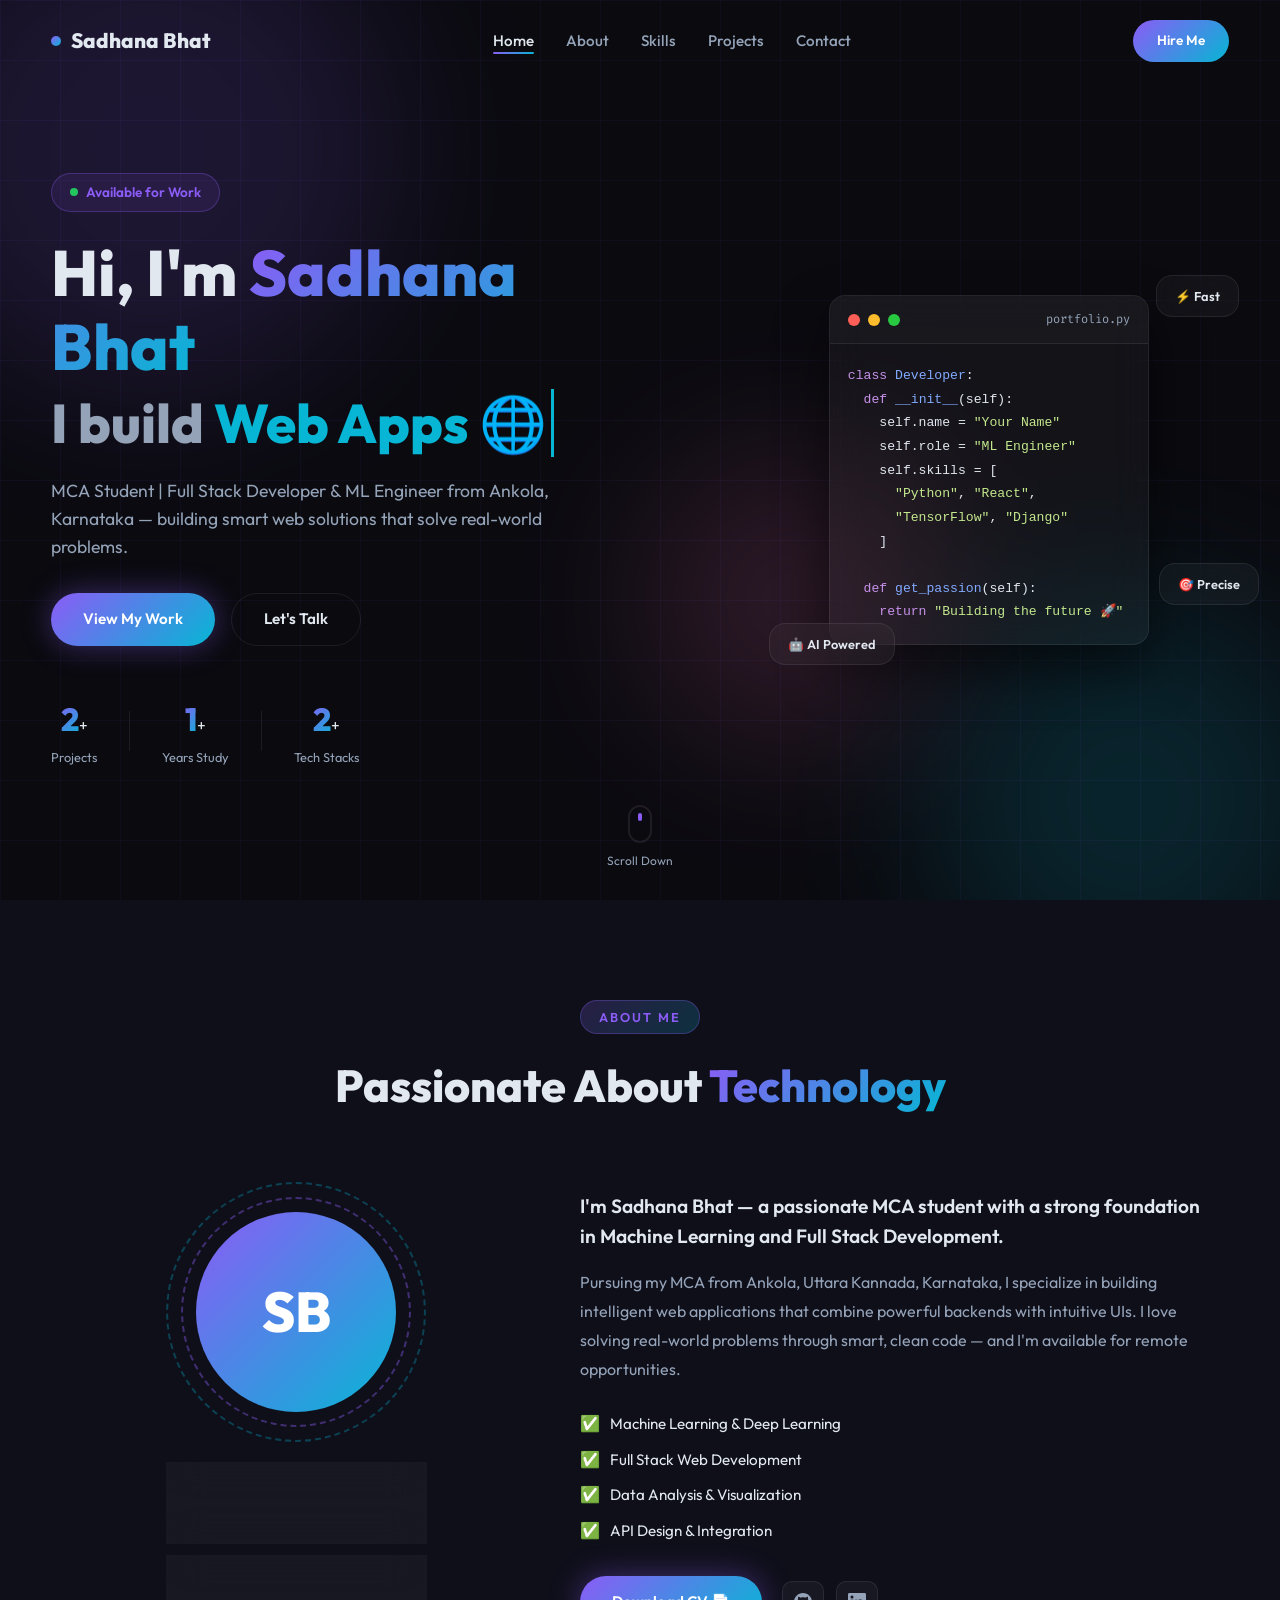
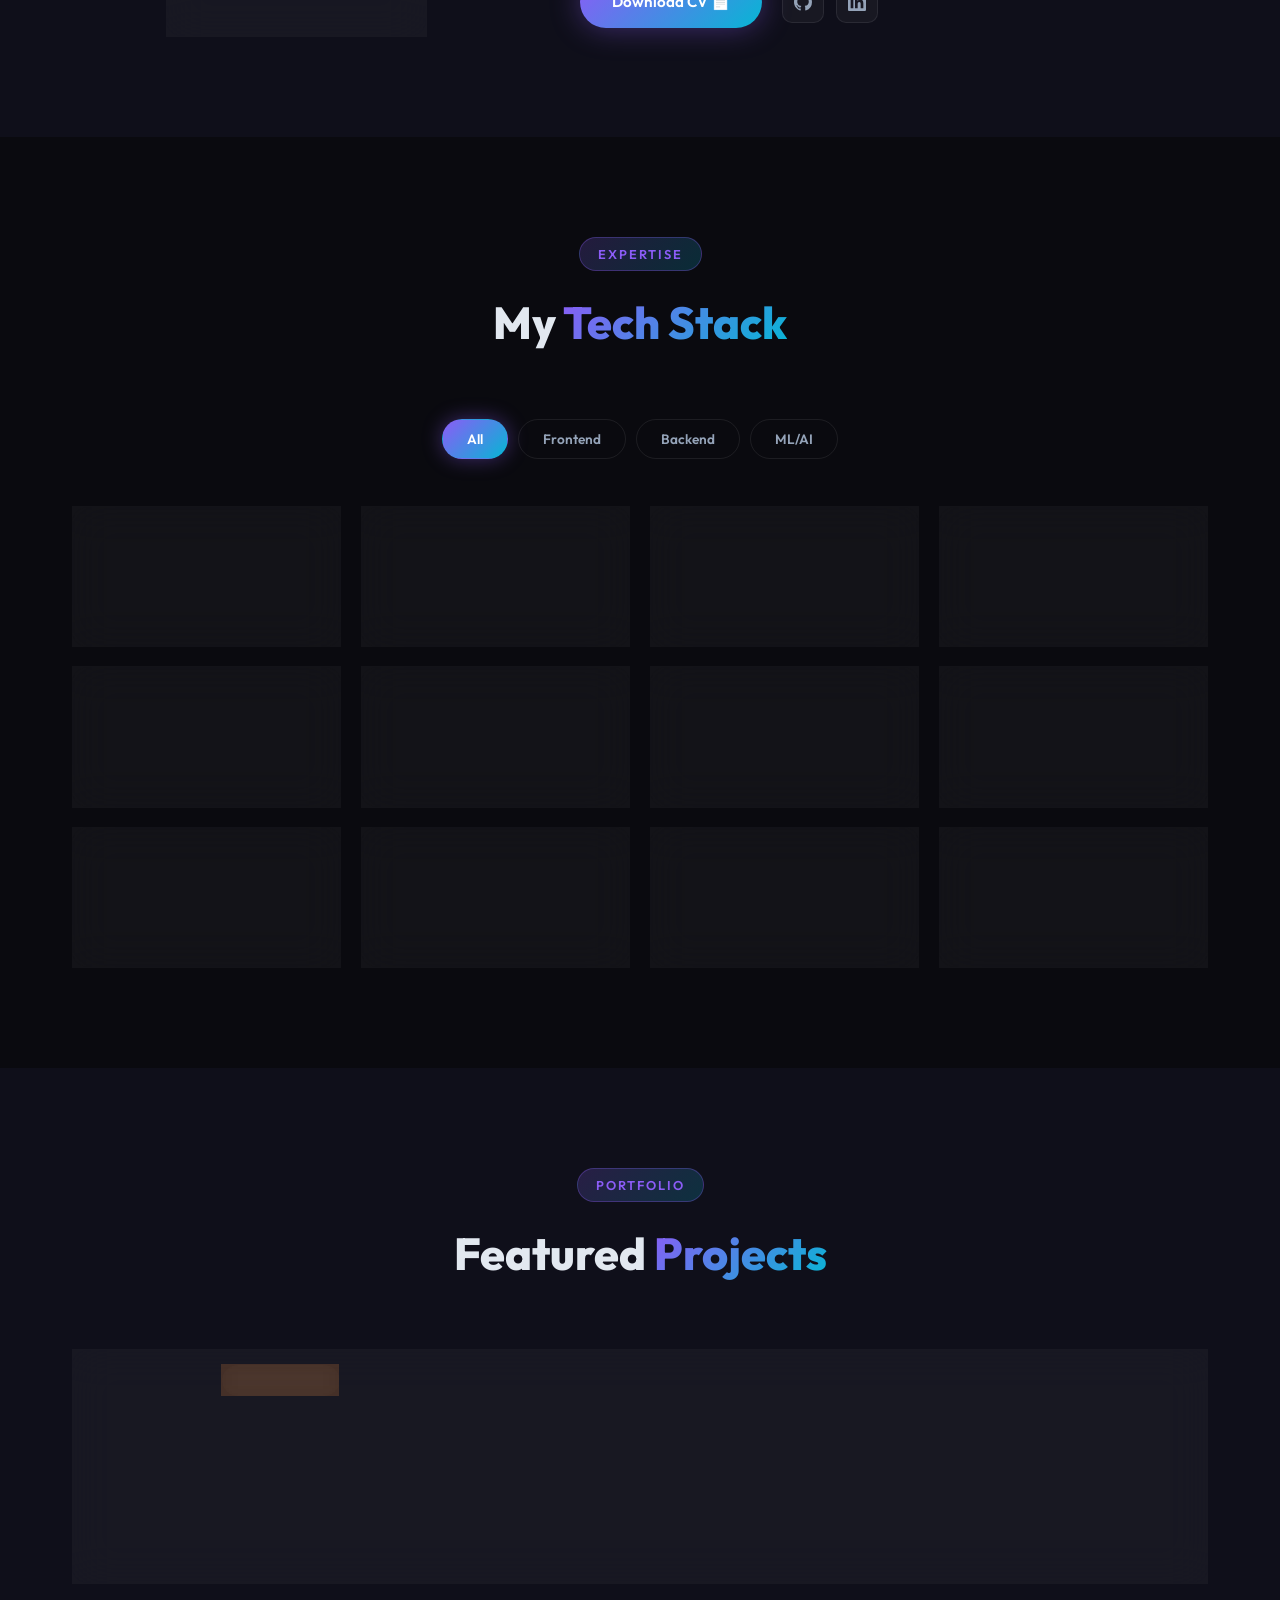
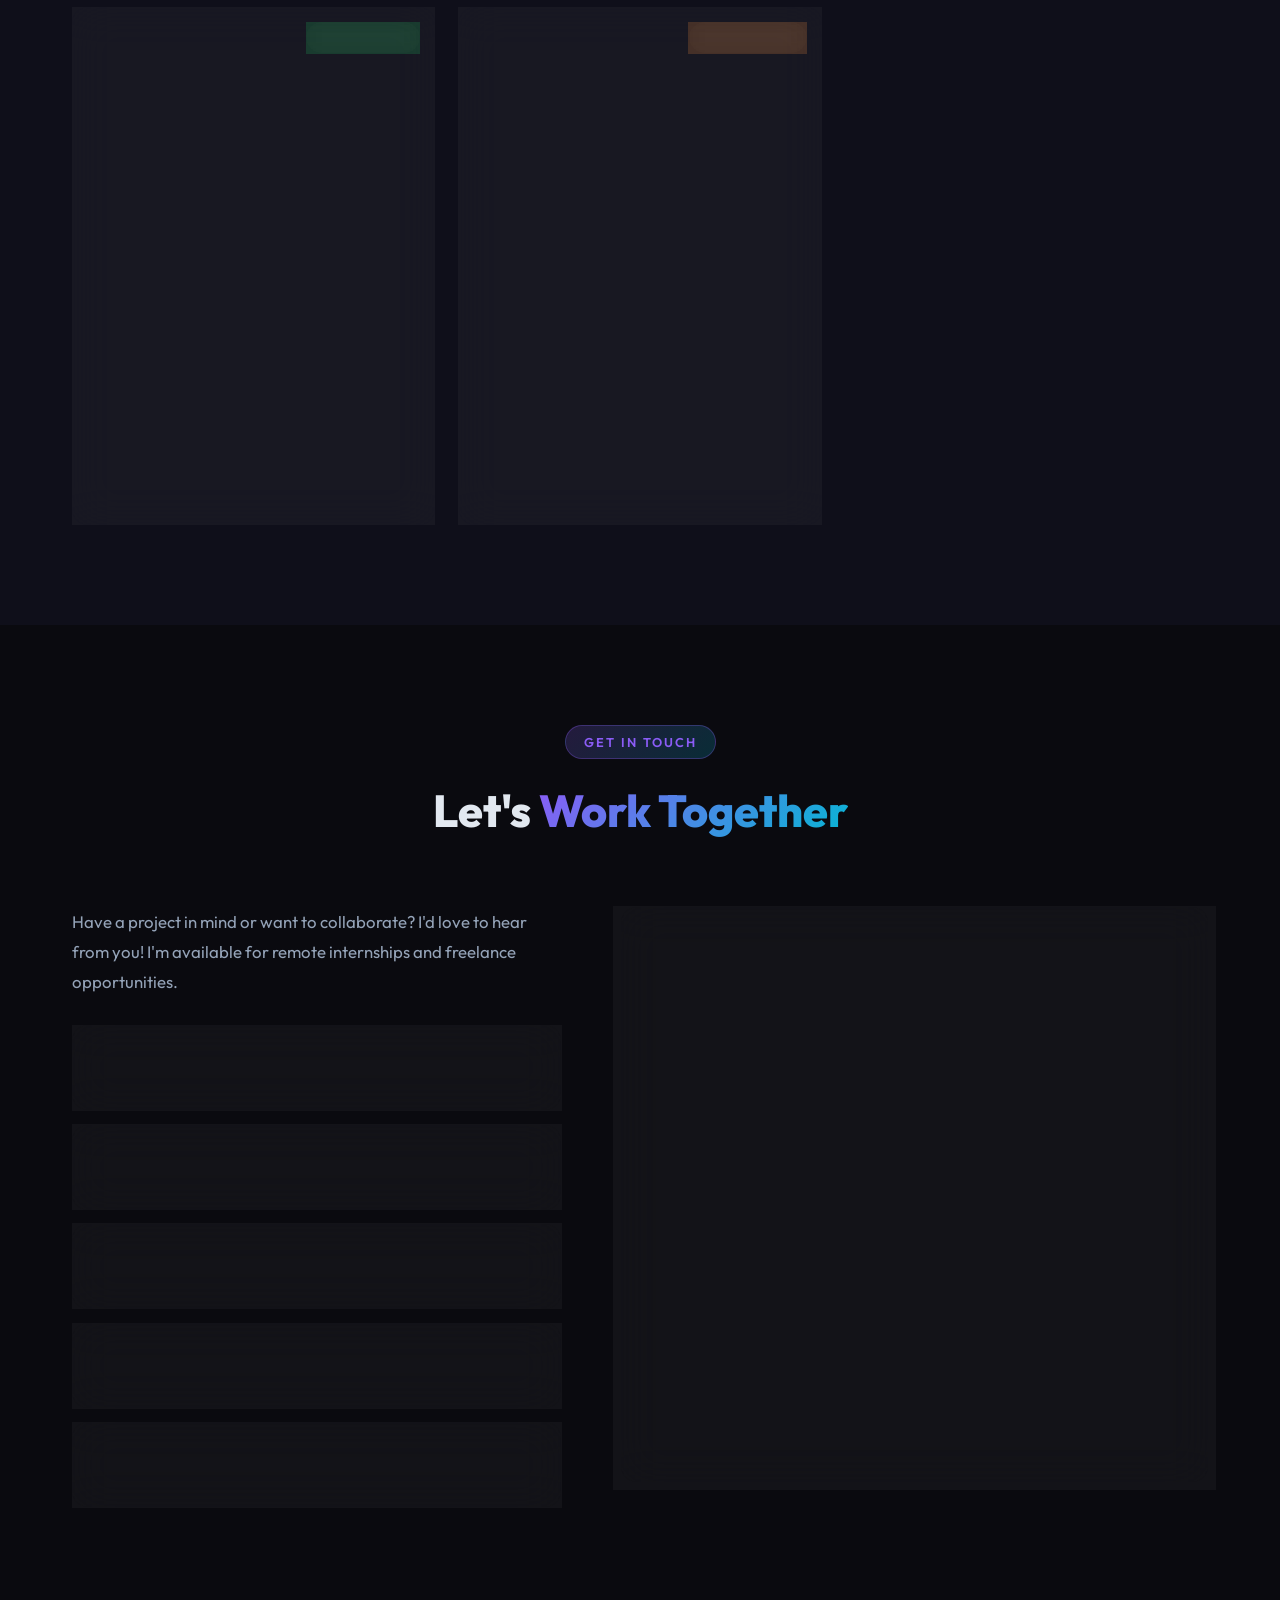
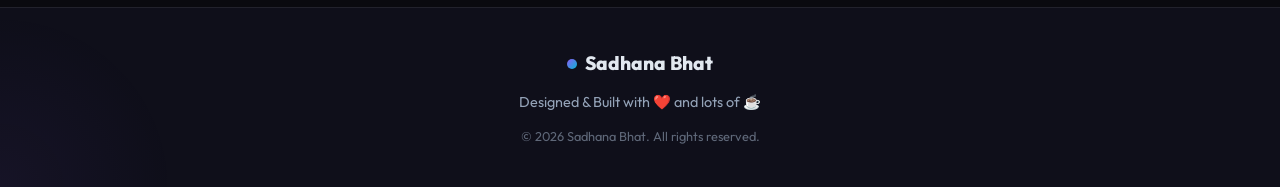
==== index.html @ f1d55260 "Add files via upload" ====
<!DOCTYPE html>
<html lang="en">

<head>
  <meta charset="UTF-8" />
  <meta name="viewport" content="width=device-width, initial-scale=1.0" />
  <meta name="description" content="Professional Portfolio - Full Stack Developer & ML Engineer" />
  <title>Sadhana Bhat | MCA Student & Developer</title>
  <link rel="preconnect" href="https://fonts.googleapis.com" />
  <link
    href="https://fonts.googleapis.com/css2?family=Outfit:wght@300;400;500;600;700;800&family=Fira+Code:wght@400;500&display=swap"
    rel="stylesheet" />
  <link rel="stylesheet" href="style.css" />
</head>

<body>

  <!-- ========== NAVBAR ========== -->
  <nav class="navbar" id="navbar">
    <div class="nav-brand">
      <span class="brand-dot"></span>
      <span>Sadhana Bhat</span>
    </div>
    <ul class="nav-links" id="navLinks">
      <li><a href="#home" class="nav-link active">Home</a></li>
      <li><a href="#about" class="nav-link">About</a></li>
      <li><a href="#skills" class="nav-link">Skills</a></li>
      <li><a href="#projects" class="nav-link">Projects</a></li>
      <li><a href="#contact" class="nav-link">Contact</a></li>
    </ul>
    <a href="#contact" class="btn-hire">Hire Me</a>
    <button class="hamburger" id="hamburger" aria-label="Toggle menu">
      <span></span><span></span><span></span>
    </button>
  </nav>

  <!-- ========== HERO ========== -->
  <section class="hero" id="home">
    <div class="hero-bg">
      <div class="orb orb1"></div>
      <div class="orb orb2"></div>
      <div class="orb orb3"></div>
      <div class="grid-overlay"></div>
    </div>
    <div class="hero-content">
      <div class="hero-badge">
        <span class="badge-dot"></span>
        Available for Work
      </div>
      <h1 class="hero-title">
        Hi, I'm <span class="gradient-text">Sadhana Bhat</span><br />
        <span class="typed-wrapper">I build <span id="typed"></span></span>
      </h1>
      <p class="hero-desc">
        MCA Student | Full Stack Developer & ML Engineer from Ankola, Karnataka — building smart web solutions that
        solve real-world problems.
      </p>
      <div class="hero-cta">
        <a href="#projects" class="btn-primary">View My Work</a>
        <a href="#contact" class="btn-outline">Let's Talk</a>
      </div>
      <div class="hero-stats">
        <div class="stat"><span class="stat-num" data-target="3">0</span>+<p>Projects</p>
        </div>
        <div class="stat-divider"></div>
        <div class="stat"><span class="stat-num" data-target="2">0</span>+<p>Years Study</p>
        </div>
        <div class="stat-divider"></div>
        <div class="stat"><span class="stat-num" data-target="3">0</span>+<p>Tech Stacks</p>
        </div>
      </div>
    </div>
    <div class="hero-visual">
      <div class="code-card glass-card">
        <div class="code-header">
          <span class="dot red"></span><span class="dot yellow"></span><span class="dot green"></span>
          <span class="code-filename">portfolio.py</span>
        </div>
        <pre class="code-body"><code><span class="c-keyword">class</span> <span class="c-name">Developer</span>:
  <span class="c-keyword">def</span> <span class="c-func">__init__</span>(self):
    self.name = <span class="c-str">"Your Name"</span>
    self.role = <span class="c-str">"ML Engineer"</span>
    self.skills = [
      <span class="c-str">"Python"</span>, <span class="c-str">"React"</span>,
      <span class="c-str">"TensorFlow"</span>, <span class="c-str">"Django"</span>
    ]

  <span class="c-keyword">def</span> <span class="c-func">get_passion</span>(self):
    <span class="c-keyword">return</span> <span class="c-str">"Building the future 🚀"</span></code></pre>
      </div>
      <div class="floating-badge badge-a glass-card">⚡ Fast</div>
      <div class="floating-badge badge-b glass-card">🎯 Precise</div>
      <div class="floating-badge badge-c glass-card">🤖 AI Powered</div>
    </div>
    <div class="scroll-indicator">
      <div class="scroll-mouse">
        <div class="scroll-wheel"></div>
      </div>
      <span>Scroll Down</span>
    </div>
  </section>

  <!-- ========== ABOUT ========== -->
  <section class="about section" id="about">
    <div class="container">
      <div class="section-header">
        <span class="section-tag">About Me</span>
        <h2>Passionate About <span class="gradient-text">Technology</span></h2>
      </div>
      <div class="about-grid">
        <div class="about-image-wrapper">
          <div class="about-img-frame">
            <div class="about-avatar">
              <div class="avatar-initials">SB</div>
              <div class="avatar-ring"></div>
              <div class="avatar-ring ring2"></div>
            </div>
          </div>
          <div class="about-cards">
            <div class="mini-card glass-card">
              <span class="mini-icon">🎓</span>
              <div><strong>MCA Student</strong><br /><small>Computer Applications</small></div>
            </div>
            <div class="mini-card glass-card">
              <span class="mini-icon">📍</span>
              <div><strong>Ankola, Uttara Kannada</strong><br /><small>Karnataka, India — Remote</small></div>
            </div>
          </div>
        </div>
        <div class="about-content">
          <p class="about-lead">I'm Sadhana Bhat — a passionate MCA student with a strong foundation in Machine Learning
            and Full Stack Development.</p>
          <p class="about-text">Pursuing my MCA from Ankola, Uttara Kannada, Karnataka, I specialize in building
            intelligent web applications that combine powerful backends with intuitive UIs. I love solving real-world
            problems through smart, clean code — and I'm available for remote opportunities.</p>
          <div class="about-highlights">
            <div class="highlight-item"><span class="hi-icon">✅</span> Machine Learning & Deep Learning</div>
            <div class="highlight-item"><span class="hi-icon">✅</span> Full Stack Web Development</div>
            <div class="highlight-item"><span class="hi-icon">✅</span> Data Analysis & Visualization</div>
            <div class="highlight-item"><span class="hi-icon">✅</span> API Design & Integration</div>
          </div>
          <div class="about-actions">
            <a href="cv.html" target="_blank" class="btn-primary">Download CV 📄</a>
            <div class="social-links">
              <a href="https://github.com/Sadhana0808" target="_blank" class="social-btn" aria-label="GitHub"
                id="github-link">
                <svg viewBox="0 0 24 24" fill="currentColor">
                  <path
                    d="M12 0C5.37 0 0 5.37 0 12c0 5.31 3.435 9.795 8.205 11.385.6.105.825-.255.825-.57 0-.285-.015-1.23-.015-2.235-3.015.555-3.795-.735-4.035-1.41-.135-.345-.72-1.41-1.23-1.695-.42-.225-1.02-.78-.015-.795.945-.015 1.62.87 1.845 1.23 1.08 1.815 2.805 1.305 3.495.99.105-.78.42-1.305.765-1.605-2.67-.3-5.46-1.335-5.46-5.925 0-1.305.465-2.385 1.23-3.225-.12-.3-.54-1.53.12-3.18 0 0 1.005-.315 3.3 1.23.96-.27 1.98-.405 3-.405s2.04.135 3 .405c2.295-1.56 3.3-1.23 3.3-1.23.66 1.65.24 2.88.12 3.18.765.84 1.23 1.905 1.23 3.225 0 4.605-2.805 5.625-5.475 5.925.435.375.81 1.095.81 2.22 0 1.605-.015 2.895-.015 3.3 0 .315.225.69.825.57A12.02 12.02 0 0 0 24 12c0-6.63-5.37-12-12-12z" />
                </svg>
              </a>
              <a href="https://www.linkedin.com/in/sadhana-bhat-32a49334b" target="_blank" class="social-btn" aria-label="LinkedIn"
                id="linkedin-link">
                <svg viewBox="0 0 24 24" fill="currentColor">
                  <path
                    d="M20.447 20.452h-3.554v-5.569c0-1.328-.027-3.037-1.852-3.037-1.853 0-2.136 1.445-2.136 2.939v5.667H9.351V9h3.414v1.561h.046c.477-.9 1.637-1.85 3.37-1.85 3.601 0 4.267 2.37 4.267 5.455v6.286zM5.337 7.433a2.062 2.062 0 0 1-2.063-2.065 2.064 2.064 0 1 1 2.063 2.065zm1.782 13.019H3.555V9h3.564v11.452zM22.225 0H1.771C.792 0 0 .774 0 1.729v20.542C0 23.227.792 24 1.771 24h20.451C23.2 24 24 23.227 24 22.271V1.729C24 .774 23.2 0 22.222 0h.003z" />
                </svg>
              </a>
            </div>
          </div>
        </div>
      </div>
    </div>
  </section>

  <!-- ========== SKILLS ========== -->
  <section class="skills section" id="skills">
    <div class="container">
      <div class="section-header">
        <span class="section-tag">Expertise</span>
        <h2>My <span class="gradient-text">Tech Stack</span></h2>
      </div>
      <div class="skills-tabs">
        <button class="tab-btn active" data-tab="all">All</button>
        <button class="tab-btn" data-tab="frontend">Frontend</button>
        <button class="tab-btn" data-tab="backend">Backend</button>
        <button class="tab-btn" data-tab="ml">ML/AI</button>
      </div>
      <div class="skills-grid" id="skillsGrid">
        <div class="skill-card glass-card" data-category="frontend">
          <div class="skill-icon" style="background:linear-gradient(135deg,#e34c26,#f06529)">🌐</div>
          <span>HTML5</span>
          <div class="skill-bar">
            <div class="skill-fill" data-pct="95"></div>
          </div>
        </div>
        <div class="skill-card glass-card" data-category="frontend">
          <div class="skill-icon" style="background:linear-gradient(135deg,#264de4,#2965f1)">🎨</div>
          <span>CSS3</span>
          <div class="skill-bar">
            <div class="skill-fill" data-pct="90"></div>
          </div>
        </div>
        <div class="skill-card glass-card" data-category="frontend">
          <div class="skill-icon" style="background:linear-gradient(135deg,#f7df1e,#e6c000)">⚡</div>
          <span>JavaScript</span>
          <div class="skill-bar">
            <div class="skill-fill" data-pct="85"></div>
          </div>
        </div>
        <div class="skill-card glass-card" data-category="frontend">
          <div class="skill-icon" style="background:linear-gradient(135deg,#61dafb,#087ea4)">⚛</div>
          <span>React</span>
          <div class="skill-bar">
            <div class="skill-fill" data-pct="80"></div>
          </div>
        </div>
        <div class="skill-card glass-card" data-category="backend">
          <div class="skill-icon" style="background:linear-gradient(135deg,#3776ab,#ffd343)">🐍</div>
          <span>Python</span>
          <div class="skill-bar">
            <div class="skill-fill" data-pct="92"></div>
          </div>
        </div>
        <div class="skill-card glass-card" data-category="backend">
          <div class="skill-icon" style="background:linear-gradient(135deg,#092e20,#44b78b)">🦄</div>
          <span>Django</span>
          <div class="skill-bar">
            <div class="skill-fill" data-pct="85"></div>
          </div>
        </div>
        <div class="skill-card glass-card" data-category="backend">
          <div class="skill-icon" style="background:linear-gradient(135deg,#4479a1,#00758f)">🗄</div>
          <span>MySQL</span>
          <div class="skill-bar">
            <div class="skill-fill" data-pct="80"></div>
          </div>
        </div>
        <div class="skill-card glass-card" data-category="ml">
          <div class="skill-icon" style="background:linear-gradient(135deg,#ff6f00,#ffa000)">🧠</div>
          <span>TensorFlow</span>
          <div class="skill-bar">
            <div class="skill-fill" data-pct="78"></div>
          </div>
        </div>
        <div class="skill-card glass-card" data-category="ml">
          <div class="skill-icon" style="background:linear-gradient(135deg,#ee4c2c,#f55036)">🔥</div>
          <span>PyTorch</span>
          <div class="skill-bar">
            <div class="skill-fill" data-pct="72"></div>
          </div>
        </div>
        <div class="skill-card glass-card" data-category="ml">
          <div class="skill-icon" style="background:linear-gradient(135deg,#f7931e,#ffb347)">📊</div>
          <span>Scikit-Learn</span>
          <div class="skill-bar">
            <div class="skill-fill" data-pct="88"></div>
          </div>
        </div>
        <div class="skill-card glass-card" data-category="ml">
          <div class="skill-icon" style="background:linear-gradient(135deg,#150458,#9b4dca)">🔢</div>
          <span>Pandas/NumPy</span>
          <div class="skill-bar">
            <div class="skill-fill" data-pct="90"></div>
          </div>
        </div>
        <div class="skill-card glass-card" data-category="backend">
          <div class="skill-icon" style="background:linear-gradient(135deg,#f05032,#c0392b)">🔧</div>
          <span>Git</span>
          <div class="skill-bar">
            <div class="skill-fill" data-pct="82"></div>
          </div>
        </div>
      </div>
    </div>
  </section>

  <!-- ========== PROJECTS ========== -->
  <section class="projects section" id="projects">
    <div class="container">
      <div class="section-header">
        <span class="section-tag">Portfolio</span>
        <h2>Featured <span class="gradient-text">Projects</span></h2>
      </div>
      <div class="projects-grid">

        <div class="project-card glass-card featured">
          <div class="project-img" style="background:linear-gradient(135deg,#667eea,#764ba2)">
            <span class="project-emoji">🏥</span>
            <span class="status-badge in-progress">🔧 In Progress</span>
          </div>
          <div class="project-info">
            <div class="project-tags">
              <span class="tag">Python</span><span class="tag">Machine Learning</span><span
                class="tag">Django</span><span class="tag">Scikit-Learn</span>
            </div>
            <h3>Disease Identification & Medicine Recommendation</h3>
            <p>AI-powered disease prediction system using symptom analysis. Users input symptoms and the ML model
              predicts the disease and recommends appropriate medicines. Built with Python, Scikit-Learn, and Django
              REST API.</p>
            <div class="project-links">
              <a href="https://github.com/Sadhana0808" target="_blank" class="btn-sm">GitHub</a>
            </div>
          </div>
        </div>

        <div class="project-card glass-card">
          <div class="project-img" style="background:linear-gradient(135deg,#f093fb,#f5576c)">
            <span class="project-emoji">🛋️</span>
            <span class="status-badge completed">✅ Completed</span>
          </div>
          <div class="project-info">
            <div class="project-tags">
              <span class="tag">PHP</span><span class="tag">MySQL</span><span class="tag">HTML/CSS</span>
            </div>
            <h3>Furniture E-Commerce Website</h3>
            <p>A fully functional e-commerce platform for furniture products built using PHP and MySQL. Features product
              listing, shopping cart, order management, and a secure admin panel.</p>
            <div class="project-links">
              <a href="https://github.com/Sadhana0808" target="_blank" class="btn-sm">View Project</a>
              <a href="https://github.com/Sadhana0808" target="_blank" class="btn-sm-outline">GitHub</a>
            </div>
          </div>
        </div>

        <div class="project-card glass-card">
          <div class="project-img" style="background:linear-gradient(135deg,#43e97b,#38f9d7)">
            <span class="project-emoji">🪪</span>
            <span class="status-badge in-progress">🔧 In Progress</span>
          </div>
          <div class="project-info">
            <div class="project-tags">
              <span class="tag">Full Stack</span><span class="tag">Django</span><span class="tag">MySQL</span>
            </div>
            <h3>Smart Ration Card Management System</h3>
            <p>A full stack web application for digitizing ration card management. Enables beneficiary registration,
              stock monitoring, and grain distribution tracking with a secure admin dashboard.</p>
            <div class="project-links">
              <a href="https://github.com/Sadhana0808" target="_blank" class="btn-sm">GitHub</a>
            </div>
          </div>
        </div>

      </div>
    </div>
  </section>

  <!-- ========== CONTACT ========== -->
  <section class="contact section" id="contact">
    <div class="container">
      <div class="section-header">
        <span class="section-tag">Get In Touch</span>
        <h2>Let's <span class="gradient-text">Work Together</span></h2>
      </div>
      <div class="contact-grid">
        <div class="contact-info">
          <p class="contact-lead">Have a project in mind or want to collaborate? I'd love to hear from you! I'm
            available for remote internships and freelance opportunities.</p>
          <div class="contact-items">
            <div class="contact-item glass-card">
              <span class="ci-icon">📧</span>
              <div><strong>Email</strong><br /><a href="mailto:bhatsadhana85@gmail.com">bhatsadhana85@gmail.com</a>
              </div>
            </div>
            <div class="contact-item glass-card">
              <span class="ci-icon">📞</span>
              <div><strong>Phone</strong><br /><a href="tel:+917204041374">+91 7204041374</a></div>
            </div>
            <div class="contact-item glass-card">
              <span class="ci-icon">💼</span>
              <div><strong>LinkedIn</strong><br /><a href="https://www.linkedin.com/in/sadhana-bhat-32a49334b"
                  target="_blank">linkedin.com/in/sadhana-bhat</a></div>
            </div>
            <div class="contact-item glass-card">
              <span class="ci-icon">🐙</span>
              <div><strong>GitHub</strong><br /><a href="https://github.com/Sadhana0808"
                  target="_blank">github.com/Sadhana0808</a></div>
            </div>
            <div class="contact-item glass-card">
              <span class="ci-icon">📍</span>
              <div><strong>Location</strong><br /><span>Ankola, Uttara Kannada, Karnataka</span></div>
            </div>
          </div>
        </div>
        <form class="contact-form glass-card" id="contactForm">
          <div class="form-group">
            <label for="name">Your Name</label>
            <input type="text" id="name" placeholder="John Doe" required />
          </div>
          <div class="form-group">
            <label for="email">Email Address</label>
            <input type="email" id="email" placeholder="john@example.com" required />
          </div>
          <div class="form-group">
            <label for="subject">Subject</label>
            <input type="text" id="subject" placeholder="Project Collaboration" />
          </div>
          <div class="form-group">
            <label for="message">Message</label>
            <textarea id="message" rows="5" placeholder="Tell me about your project..." required></textarea>
          </div>
          <button type="submit" class="btn-primary full-width" id="submitBtn">Send Message 🚀</button>
          <div class="form-success" id="formSuccess">✅ Message sent! I'll get back to you soon.</div>
        </form>
      </div>
    </div>
  </section>

  <!-- ========== FOOTER ========== -->
  <footer class="footer">
    <div class="container">
      <div class="footer-content">
        <div class="footer-brand">
          <span class="brand-dot"></span> Sadhana Bhat
        </div>
        <p class="footer-text">Designed & Built with ❤️ and lots of ☕</p>
        <p class="footer-copy">© 2026 Sadhana Bhat. All rights reserved.</p>
      </div>
    </div>
  </footer>

  <!-- Back to Top -->
  <button class="back-top" id="backTop" aria-label="Back to top">↑</button>

  <script src="script.js"></script>
</body>

</html>
---- style.css ----
/* ===== RESET & VARIABLES ===== */
*, *::before, *::after { margin: 0; padding: 0; box-sizing: border-box; }

:root {
  --primary: #8b5cf6;
  --primary-dark: #6d28d9;
  --accent: #06b6d4;
  --accent2: #f472b6;
  --bg: #0a0a0f;
  --bg2: #0f0f1a;
  --bg3: #16162a;
  --glass: rgba(255,255,255,0.04);
  --glass-border: rgba(255,255,255,0.08);
  --text: #e2e8f0;
  --text-muted: #94a3b8;
  --gradient: linear-gradient(135deg, var(--primary), var(--accent));
  --gradient2: linear-gradient(135deg, var(--primary), var(--accent2));
  --shadow: 0 25px 50px rgba(0,0,0,0.5);
  --radius: 16px;
  --transition: all 0.3s cubic-bezier(0.4,0,0.2,1);
}

html { scroll-behavior: smooth; }

body {
  font-family: 'Outfit', sans-serif;
  background: var(--bg);
  color: var(--text);
  overflow-x: hidden;
  line-height: 1.6;
}

::-webkit-scrollbar { width: 6px; }
::-webkit-scrollbar-track { background: var(--bg); }
::-webkit-scrollbar-thumb { background: var(--primary); border-radius: 3px; }

/* ===== UTILITIES ===== */
.container { max-width: 1200px; margin: 0 auto; padding: 0 2rem; }
.section { padding: 100px 0; }
.gradient-text {
  background: var(--gradient);
  -webkit-background-clip: text;
  -webkit-text-fill-color: transparent;
  background-clip: text;
}
.glass-card {
  background: var(--glass);
  border: 1px solid var(--glass-border);
  backdrop-filter: blur(20px);
  -webkit-backdrop-filter: blur(20px);
  border-radius: var(--radius);
}
.section-header { text-align: center; margin-bottom: 60px; }
.section-tag {
  display: inline-block;
  background: linear-gradient(135deg, rgba(139,92,246,0.2), rgba(6,182,212,0.2));
  border: 1px solid rgba(139,92,246,0.3);
  color: var(--primary);
  font-size: 0.8rem;
  font-weight: 600;
  letter-spacing: 2px;
  text-transform: uppercase;
  padding: 6px 18px;
  border-radius: 50px;
  margin-bottom: 16px;
}
.section-header h2 { font-size: clamp(2rem, 4vw, 2.8rem); font-weight: 800; }

/* ===== BUTTONS ===== */
.btn-primary {
  display: inline-flex; align-items: center; gap: 8px;
  background: var(--gradient);
  color: #fff;
  padding: 14px 32px;
  border-radius: 50px;
  font-weight: 600;
  font-size: 0.95rem;
  text-decoration: none;
  border: none; cursor: pointer;
  transition: var(--transition);
  box-shadow: 0 0 30px rgba(139,92,246,0.4);
}
.btn-primary:hover { transform: translateY(-3px); box-shadow: 0 0 50px rgba(139,92,246,0.6); }
.btn-outline {
  display: inline-flex; align-items: center;
  background: transparent;
  color: var(--text);
  padding: 13px 32px;
  border-radius: 50px;
  font-weight: 600;
  font-size: 0.95rem;
  text-decoration: none;
  border: 1px solid var(--glass-border);
  transition: var(--transition);
}
.btn-outline:hover { border-color: var(--primary); color: var(--primary); background: rgba(139,92,246,0.1); }
.btn-hire {
  display: inline-block;
  background: var(--gradient);
  color: #fff;
  padding: 10px 24px;
  border-radius: 50px;
  font-weight: 600;
  font-size: 0.85rem;
  text-decoration: none;
  transition: var(--transition);
}
.btn-hire:hover { transform: translateY(-2px); box-shadow: 0 0 25px rgba(139,92,246,0.5); }
.btn-sm {
  display: inline-block;
  background: var(--gradient);
  color: #fff;
  padding: 8px 20px;
  border-radius: 50px;
  font-size: 0.8rem;
  font-weight: 600;
  text-decoration: none;
  transition: var(--transition);
}
.btn-sm:hover { transform: translateY(-2px); }
.btn-sm-outline {
  display: inline-block;
  background: transparent;
  color: var(--text-muted);
  padding: 7px 20px;
  border-radius: 50px;
  font-size: 0.8rem;
  font-weight: 600;
  text-decoration: none;
  border: 1px solid var(--glass-border);
  transition: var(--transition);
}
.btn-sm-outline:hover { border-color: var(--primary); color: var(--primary); }
.full-width { width: 100%; justify-content: center; }

/* ===== NAVBAR ===== */
.navbar {
  position: fixed; top: 0; left: 0; right: 0; z-index: 1000;
  display: flex; align-items: center; justify-content: space-between;
  padding: 20px 4%;
  transition: var(--transition);
}
.navbar.scrolled {
  background: rgba(10,10,15,0.9);
  backdrop-filter: blur(20px);
  padding: 14px 4%;
  border-bottom: 1px solid var(--glass-border);
}
.nav-brand {
  display: flex; align-items: center; gap: 10px;
  font-size: 1.3rem; font-weight: 800; color: var(--text);
}
.brand-dot {
  width: 10px; height: 10px;
  background: var(--gradient);
  border-radius: 50%;
  display: inline-block;
  animation: pulse-dot 2s infinite;
}
@keyframes pulse-dot {
  0%,100% { box-shadow: 0 0 0 0 rgba(139,92,246,0.6); }
  50% { box-shadow: 0 0 0 8px rgba(139,92,246,0); }
}
.nav-links {
  display: flex; align-items: center; gap: 2rem;
  list-style: none;
}
.nav-link {
  color: var(--text-muted); text-decoration: none;
  font-weight: 500; font-size: 0.95rem;
  transition: var(--transition); position: relative; padding-bottom: 4px;
}
.nav-link::after {
  content: ''; position: absolute; bottom: 0; left: 0;
  width: 0; height: 2px;
  background: var(--gradient);
  border-radius: 2px; transition: var(--transition);
}
.nav-link:hover, .nav-link.active { color: var(--text); }
.nav-link:hover::after, .nav-link.active::after { width: 100%; }
.hamburger { display: none; flex-direction: column; gap: 5px; background: none; border: none; cursor: pointer; }
.hamburger span { display: block; width: 24px; height: 2px; background: var(--text); border-radius: 2px; transition: var(--transition); }

/* ===== HERO ===== */
.hero {
  min-height: 100vh;
  display: flex; align-items: center; justify-content: space-between;
  padding: 120px 4% 80px;
  position: relative; overflow: hidden; gap: 4rem;
}
.hero-bg { position: absolute; inset: 0; z-index: 0; }
.orb {
  position: absolute; border-radius: 50%;
  filter: blur(80px); opacity: 0.15;
  animation: float 8s ease-in-out infinite;
}
.orb1 { width: 500px; height: 500px; background: var(--primary); top: -100px; left: -100px; }
.orb2 { width: 400px; height: 400px; background: var(--accent); bottom: -100px; right: -50px; animation-delay: -3s; }
.orb3 { width: 300px; height: 300px; background: var(--accent2); top: 50%; left: 50%; animation-delay: -5s; }
@keyframes float {
  0%,100% { transform: translate(0,0) scale(1); }
  33% { transform: translate(30px,-20px) scale(1.05); }
  66% { transform: translate(-20px,30px) scale(0.95); }
}
.grid-overlay {
  position: absolute; inset: 0;
  background-image: linear-gradient(rgba(139,92,246,0.05) 1px, transparent 1px),
    linear-gradient(90deg, rgba(139,92,246,0.05) 1px, transparent 1px);
  background-size: 60px 60px;
}
.hero-content { position: relative; z-index: 1; flex: 1; max-width: 600px; }
.hero-badge {
  display: inline-flex; align-items: center; gap: 8px;
  background: rgba(139,92,246,0.1);
  border: 1px solid rgba(139,92,246,0.3);
  color: var(--primary);
  padding: 8px 18px; border-radius: 50px;
  font-size: 0.85rem; font-weight: 600;
  margin-bottom: 24px;
  animation: fadeInDown 0.8s ease;
}
.badge-dot {
  width: 8px; height: 8px; border-radius: 50%;
  background: #22c55e;
  animation: blink 1.5s infinite;
}
@keyframes blink { 0%,100%{opacity:1}50%{opacity:0.3} }
.hero-title {
  font-size: clamp(2.5rem, 6vw, 4rem);
  font-weight: 800; line-height: 1.15;
  margin-bottom: 20px;
  animation: fadeInDown 0.8s ease 0.1s both;
}
.typed-wrapper { font-size: 0.85em; color: var(--text-muted); }
#typed {
  color: var(--accent);
  border-right: 3px solid var(--accent);
  padding-right: 4px;
  animation: blink-cursor 0.75s step-end infinite;
}
@keyframes blink-cursor { 50% { border-color: transparent; } }
.hero-desc {
  color: var(--text-muted); font-size: 1.1rem;
  margin-bottom: 32px; max-width: 520px;
  animation: fadeInDown 0.8s ease 0.2s both;
}
.hero-cta {
  display: flex; gap: 16px; flex-wrap: wrap;
  margin-bottom: 48px;
  animation: fadeInDown 0.8s ease 0.3s both;
}
.hero-stats {
  display: flex; align-items: center; gap: 32px;
  animation: fadeInDown 0.8s ease 0.4s both;
}
.stat { text-align: center; }
.stat-num { font-size: 2rem; font-weight: 800; background: var(--gradient); -webkit-background-clip: text; -webkit-text-fill-color: transparent; background-clip: text; }
.stat p { font-size: 0.8rem; color: var(--text-muted); margin-top: 2px; }
.stat-divider { width: 1px; height: 40px; background: var(--glass-border); }
.hero-visual {
  position: relative; z-index: 1; flex: 1;
  max-width: 480px; display: flex; justify-content: center;
  animation: fadeInRight 1s ease 0.3s both;
}
.code-card {
  padding: 0; overflow: hidden;
  box-shadow: var(--shadow);
  font-family: 'Fira Code', monospace;
  min-width: 320px;
}
.code-header {
  display: flex; align-items: center; gap: 8px;
  padding: 14px 18px;
  border-bottom: 1px solid var(--glass-border);
  background: rgba(255,255,255,0.02);
}
.dot { width: 12px; height: 12px; border-radius: 50%; }
.dot.red { background: #ff5f57; }
.dot.yellow { background: #ffbd2e; }
.dot.green { background: #28c840; }
.code-filename { margin-left: auto; font-size: 0.75rem; color: var(--text-muted); }
.code-body { padding: 20px 18px; font-size: 0.82rem; line-height: 1.8; }
.c-keyword { color: #c792ea; }
.c-name { color: #82aaff; }
.c-func { color: #82aaff; }
.c-str { color: #c3e88d; }
.floating-badge {
  position: absolute;
  padding: 10px 18px;
  font-size: 0.8rem; font-weight: 600;
  white-space: nowrap;
  animation: float-badge 4s ease-in-out infinite;
}
.badge-a { top: -20px; right: -10px; animation-delay: 0s; }
.badge-b { bottom: 40px; right: -30px; animation-delay: -1.5s; }
.badge-c { bottom: -20px; left: 20px; animation-delay: -3s; }
@keyframes float-badge {
  0%,100% { transform: translateY(0); }
  50% { transform: translateY(-10px); }
}
.scroll-indicator {
  position: absolute; bottom: 30px; left: 50%;
  transform: translateX(-50%);
  display: flex; flex-direction: column; align-items: center; gap: 8px;
  color: var(--text-muted); font-size: 0.75rem;
  animation: fadeIn 2s ease 1s both;
}
.scroll-mouse {
  width: 24px; height: 38px;
  border: 2px solid var(--glass-border);
  border-radius: 12px;
  display: flex; justify-content: center; padding-top: 6px;
}
.scroll-wheel {
  width: 4px; height: 8px;
  background: var(--primary);
  border-radius: 2px;
  animation: scroll-down 1.5s ease infinite;
}
@keyframes scroll-down {
  0% { transform: translateY(0); opacity: 1; }
  100% { transform: translateY(10px); opacity: 0; }
}

/* ===== ABOUT ===== */
.about { background: var(--bg2); }
.about-grid { display: grid; grid-template-columns: 1fr 1.4fr; gap: 60px; align-items: center; }
.about-image-wrapper { display: flex; flex-direction: column; align-items: center; gap: 20px; }
.about-img-frame {
  position: relative;
  width: 260px; height: 260px;
  display: flex; align-items: center; justify-content: center;
}
.about-avatar {
  width: 200px; height: 200px;
  border-radius: 50%;
  background: var(--gradient);
  display: flex; align-items: center; justify-content: center;
  position: relative; z-index: 1;
}
.avatar-initials { font-size: 3.5rem; font-weight: 800; color: #fff; }
.avatar-ring {
  position: absolute; inset: -15px;
  border-radius: 50%;
  border: 2px dashed rgba(139,92,246,0.4);
  animation: spin 12s linear infinite;
}
.ring2 { inset: -30px; border-color: rgba(6,182,212,0.3); animation-direction: reverse; animation-duration: 18s; }
@keyframes spin { to { transform: rotate(360deg); } }
.about-cards { display: flex; flex-direction: column; gap: 12px; width: 100%; max-width: 260px; }
.mini-card {
  display: flex; align-items: center; gap: 14px;
  padding: 14px 18px;
  transition: var(--transition);
}
.mini-card:hover { transform: translateX(5px); border-color: rgba(139,92,246,0.3); }
.mini-icon { font-size: 1.5rem; }
.mini-card strong { font-size: 0.9rem; }
.mini-card small { color: var(--text-muted); font-size: 0.78rem; }
.about-lead { font-size: 1.2rem; font-weight: 600; margin-bottom: 16px; }
.about-text { color: var(--text-muted); margin-bottom: 28px; line-height: 1.8; }
.about-highlights { display: flex; flex-direction: column; gap: 10px; margin-bottom: 32px; }
.highlight-item { display: flex; align-items: center; gap: 10px; font-size: 0.95rem; }
.hi-icon { font-size: 1rem; }
.about-actions { display: flex; align-items: center; gap: 20px; flex-wrap: wrap; }
.social-links { display: flex; gap: 12px; }
.social-btn {
  width: 42px; height: 42px;
  display: flex; align-items: center; justify-content: center;
  background: var(--glass);
  border: 1px solid var(--glass-border);
  border-radius: 10px;
  color: var(--text-muted);
  transition: var(--transition); text-decoration: none;
}
.social-btn svg { width: 18px; height: 18px; }
.social-btn:hover { border-color: var(--primary); color: var(--primary); transform: translateY(-3px); }

/* ===== SKILLS ===== */
.skills { background: var(--bg); }
.skills-tabs { display: flex; gap: 10px; justify-content: center; margin-bottom: 48px; flex-wrap: wrap; }
.tab-btn {
  padding: 10px 24px; border-radius: 50px;
  border: 1px solid var(--glass-border);
  background: transparent; color: var(--text-muted);
  font-weight: 600; font-size: 0.85rem;
  cursor: pointer; transition: var(--transition);
  font-family: 'Outfit', sans-serif;
}
.tab-btn:hover, .tab-btn.active {
  background: var(--gradient); color: #fff; border-color: transparent;
  box-shadow: 0 0 20px rgba(139,92,246,0.4);
}
.skills-grid {
  display: grid;
  grid-template-columns: repeat(auto-fill, minmax(220px, 1fr));
  gap: 20px;
}
.skill-card {
  padding: 20px; display: flex; flex-direction: column; gap: 12px;
  transition: var(--transition);
}
.skill-card:hover { transform: translateY(-5px); border-color: rgba(139,92,246,0.3); }
.skill-card.hidden { display: none; }
.skill-icon {
  width: 44px; height: 44px; border-radius: 10px;
  display: flex; align-items: center; justify-content: center;
  font-size: 1.3rem;
}
.skill-card span { font-weight: 600; font-size: 0.95rem; }
.skill-bar { height: 6px; background: rgba(255,255,255,0.08); border-radius: 3px; overflow: hidden; }
.skill-fill { height: 100%; width: 0; border-radius: 3px; background: var(--gradient); transition: width 1.2s cubic-bezier(0.4,0,0.2,1); }

/* ===== PROJECTS ===== */
.projects { background: var(--bg2); }
.projects-grid {
  display: grid;
  grid-template-columns: repeat(auto-fill, minmax(300px, 1fr));
  gap: 24px;
}
.project-card {
  overflow: hidden; transition: var(--transition);
  display: flex; flex-direction: column;
}
.project-card:hover { transform: translateY(-8px); border-color: rgba(139,92,246,0.3); box-shadow: 0 20px 60px rgba(0,0,0,0.4); }
.project-card.featured { grid-column: 1 / -1; flex-direction: row; }
.project-img {
  display: flex; align-items: center; justify-content: center;
  min-height: 180px; position: relative;
}
.status-badge {
  position: absolute; top: 14px; right: 14px;
  padding: 5px 14px; border-radius: 50px;
  font-size: 0.75rem; font-weight: 700;
  letter-spacing: 0.5px;
  backdrop-filter: blur(10px);
}
.status-badge.completed {
  background: rgba(34,197,94,0.2);
  border: 1px solid rgba(34,197,94,0.5);
  color: #4ade80;
}
.status-badge.in-progress {
  background: rgba(251,146,60,0.2);
  border: 1px solid rgba(251,146,60,0.5);
  color: #fb923c;
}
.project-card.featured .project-img { min-width: 280px; min-height: auto; }
.project-emoji { font-size: 4rem; filter: drop-shadow(0 0 20px rgba(255,255,255,0.3)); }
.project-info { padding: 24px; display: flex; flex-direction: column; gap: 12px; flex: 1; }
.project-tags { display: flex; gap: 8px; flex-wrap: wrap; }
.tag {
  background: rgba(139,92,246,0.15);
  border: 1px solid rgba(139,92,246,0.25);
  color: var(--primary);
  padding: 3px 12px; border-radius: 50px;
  font-size: 0.75rem; font-weight: 600;
}
.project-info h3 { font-size: 1.2rem; font-weight: 700; }
.project-info p { color: var(--text-muted); font-size: 0.9rem; line-height: 1.7; flex: 1; }
.project-links { display: flex; gap: 12px; margin-top: 4px; }

/* ===== CONTACT ===== */
.contact { background: var(--bg); }
.contact-grid { display: grid; grid-template-columns: 1fr 1.2fr; gap: 60px; align-items: start; }
.contact-lead { color: var(--text-muted); font-size: 1.05rem; margin-bottom: 28px; line-height: 1.8; }
.contact-items { display: flex; flex-direction: column; gap: 14px; }
.contact-item {
  display: flex; align-items: center; gap: 18px;
  padding: 16px 20px; transition: var(--transition);
}
.contact-item:hover { border-color: rgba(139,92,246,0.3); transform: translateX(5px); }
.ci-icon { font-size: 1.5rem; }
.contact-item a { color: var(--text-muted); text-decoration: none; font-size: 0.9rem; transition: var(--transition); }
.contact-item a:hover { color: var(--primary); }
.contact-item strong { font-size: 0.9rem; }
.contact-form { padding: 36px; display: flex; flex-direction: column; gap: 20px; }
.form-group { display: flex; flex-direction: column; gap: 8px; }
.form-group label { font-size: 0.85rem; font-weight: 600; color: var(--text-muted); }
.form-group input, .form-group textarea {
  background: rgba(255,255,255,0.03);
  border: 1px solid var(--glass-border);
  border-radius: 10px;
  color: var(--text);
  padding: 12px 16px;
  font-family: 'Outfit', sans-serif;
  font-size: 0.95rem;
  transition: var(--transition); outline: none;
  resize: vertical;
}
.form-group input:focus, .form-group textarea:focus {
  border-color: var(--primary);
  box-shadow: 0 0 0 3px rgba(139,92,246,0.15);
}
.form-group input::placeholder, .form-group textarea::placeholder { color: rgba(148,163,184,0.4); }
.form-success {
  display: none; text-align: center;
  padding: 12px; border-radius: 10px;
  background: rgba(34,197,94,0.1);
  border: 1px solid rgba(34,197,94,0.3);
  color: #22c55e; font-weight: 600;
}
.form-success.show { display: block; animation: fadeIn 0.5s ease; }

/* ===== FOOTER ===== */
.footer { background: var(--bg2); border-top: 1px solid var(--glass-border); padding: 40px 0; text-align: center; }
.footer-content { display: flex; flex-direction: column; align-items: center; gap: 12px; }
.footer-brand { font-size: 1.2rem; font-weight: 800; display: flex; align-items: center; gap: 8px; }
.footer-text { color: var(--text-muted); font-size: 0.9rem; }
.footer-copy { color: var(--text-muted); font-size: 0.8rem; opacity: 0.6; }

/* ===== BACK TO TOP ===== */
.back-top {
  position: fixed; bottom: 30px; right: 30px; z-index: 999;
  width: 48px; height: 48px;
  background: var(--gradient);
  border: none; border-radius: 50%;
  color: #fff; font-size: 1.2rem;
  cursor: pointer; transition: var(--transition);
  opacity: 0; pointer-events: none;
  box-shadow: 0 0 20px rgba(139,92,246,0.5);
}
.back-top.visible { opacity: 1; pointer-events: all; }
.back-top:hover { transform: translateY(-4px); box-shadow: 0 0 30px rgba(139,92,246,0.7); }

/* ===== ANIMATIONS ===== */
@keyframes fadeInDown {
  from { opacity: 0; transform: translateY(-20px); }
  to { opacity: 1; transform: translateY(0); }
}
@keyframes fadeInRight {
  from { opacity: 0; transform: translateX(30px); }
  to { opacity: 1; transform: translateX(0); }
}
@keyframes fadeIn {
  from { opacity: 0; } to { opacity: 1; }
}
.reveal {
  opacity: 0; transform: translateY(30px);
  transition: opacity 0.7s ease, transform 0.7s ease;
}
.reveal.visible { opacity: 1; transform: translateY(0); }

/* ===== RESPONSIVE ===== */
@media (max-width: 968px) {
  .hero { flex-direction: column; text-align: center; padding-top: 140px; }
  .hero-visual { display: none; }
  .hero-cta { justify-content: center; }
  .hero-stats { justify-content: center; }
  .about-grid { grid-template-columns: 1fr; text-align: center; }
  .about-actions { justify-content: center; }
  .contact-grid { grid-template-columns: 1fr; }
  .project-card.featured { flex-direction: column; grid-column: auto; }
}
@media (max-width: 768px) {
  .nav-links {
    display: none; flex-direction: column; gap: 1rem;
    position: absolute; top: 100%; left: 0; right: 0;
    background: rgba(10,10,15,0.97);
    padding: 20px; border-bottom: 1px solid var(--glass-border);
  }
  .nav-links.open { display: flex; }
  .hamburger { display: flex; }
  .btn-hire { display: none; }
  .hero-stats { gap: 20px; }
  .about-cards { flex-direction: row; flex-wrap: wrap; justify-content: center; }
}
@media (max-width: 480px) {
  .section { padding: 70px 0; }
  .projects-grid { grid-template-columns: 1fr; }
  .skills-grid { grid-template-columns: repeat(2, 1fr); }
  .contact-form { padding: 24px; }
}
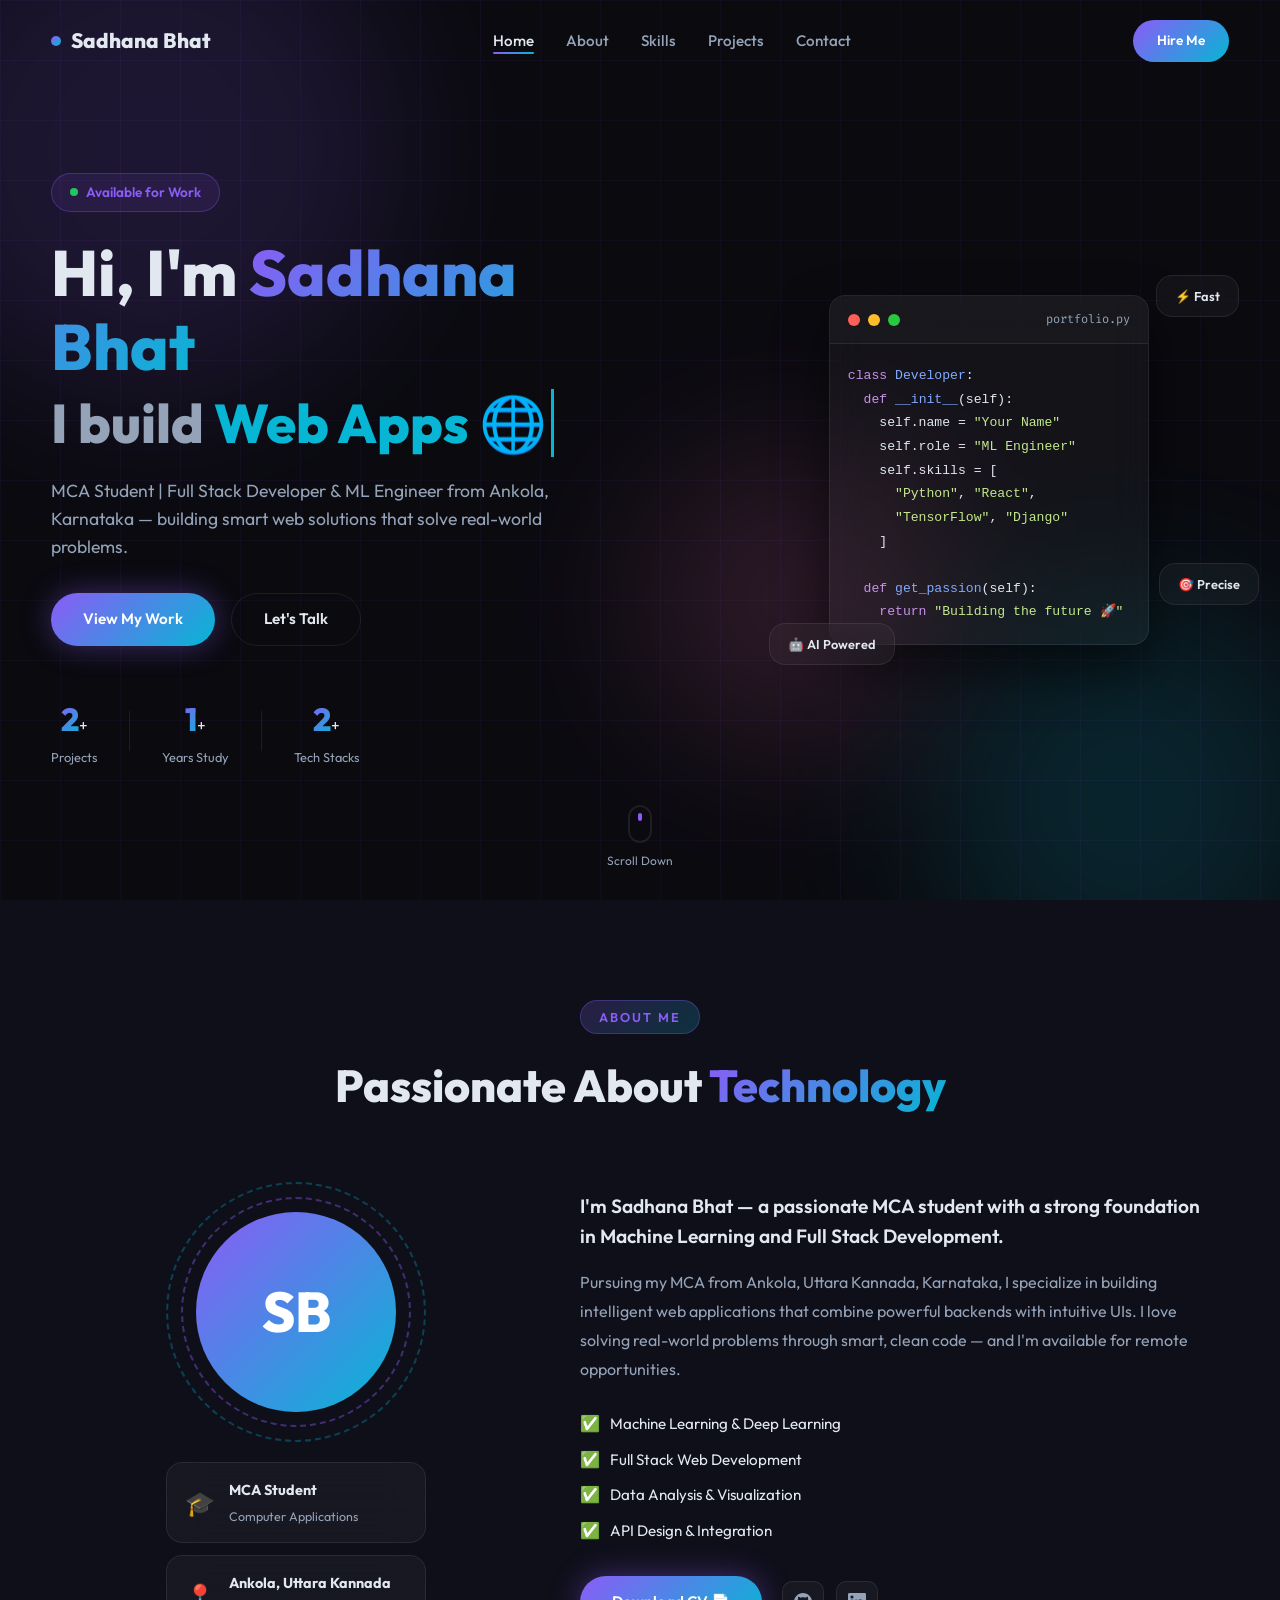
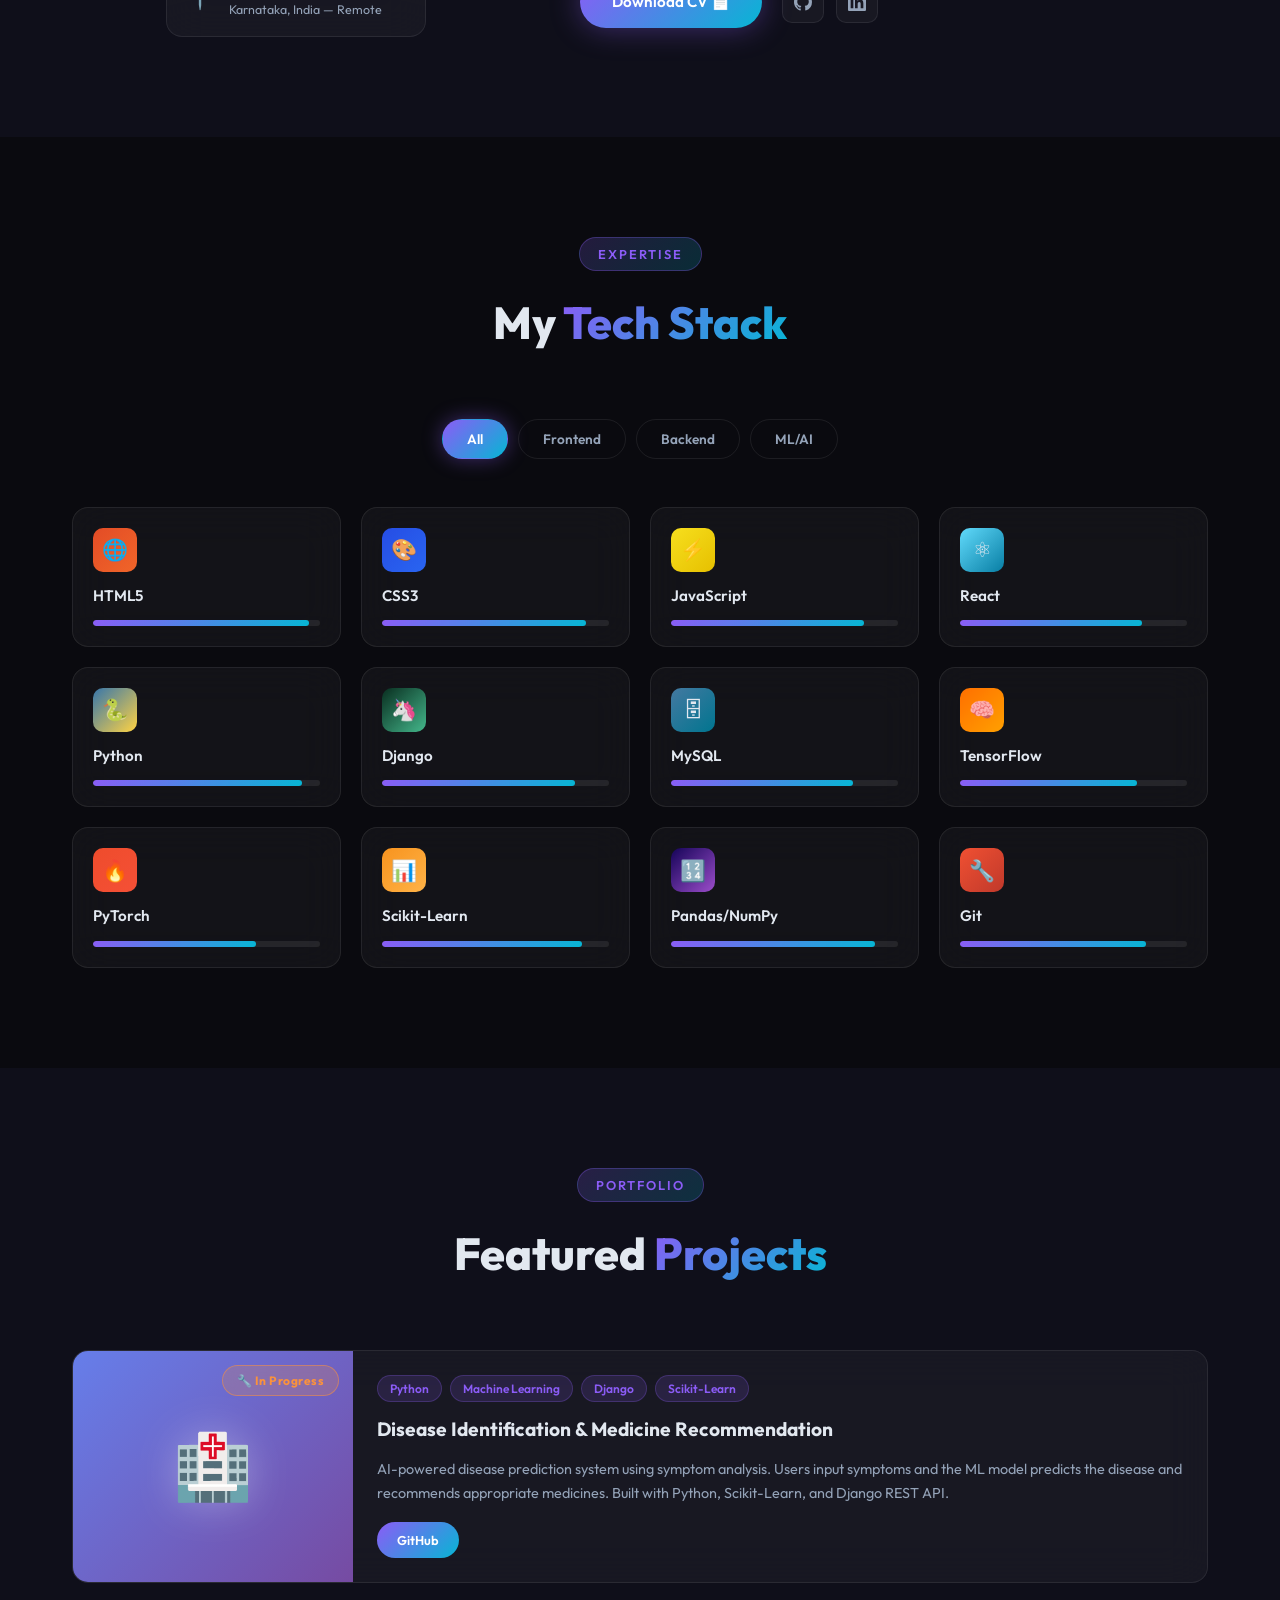
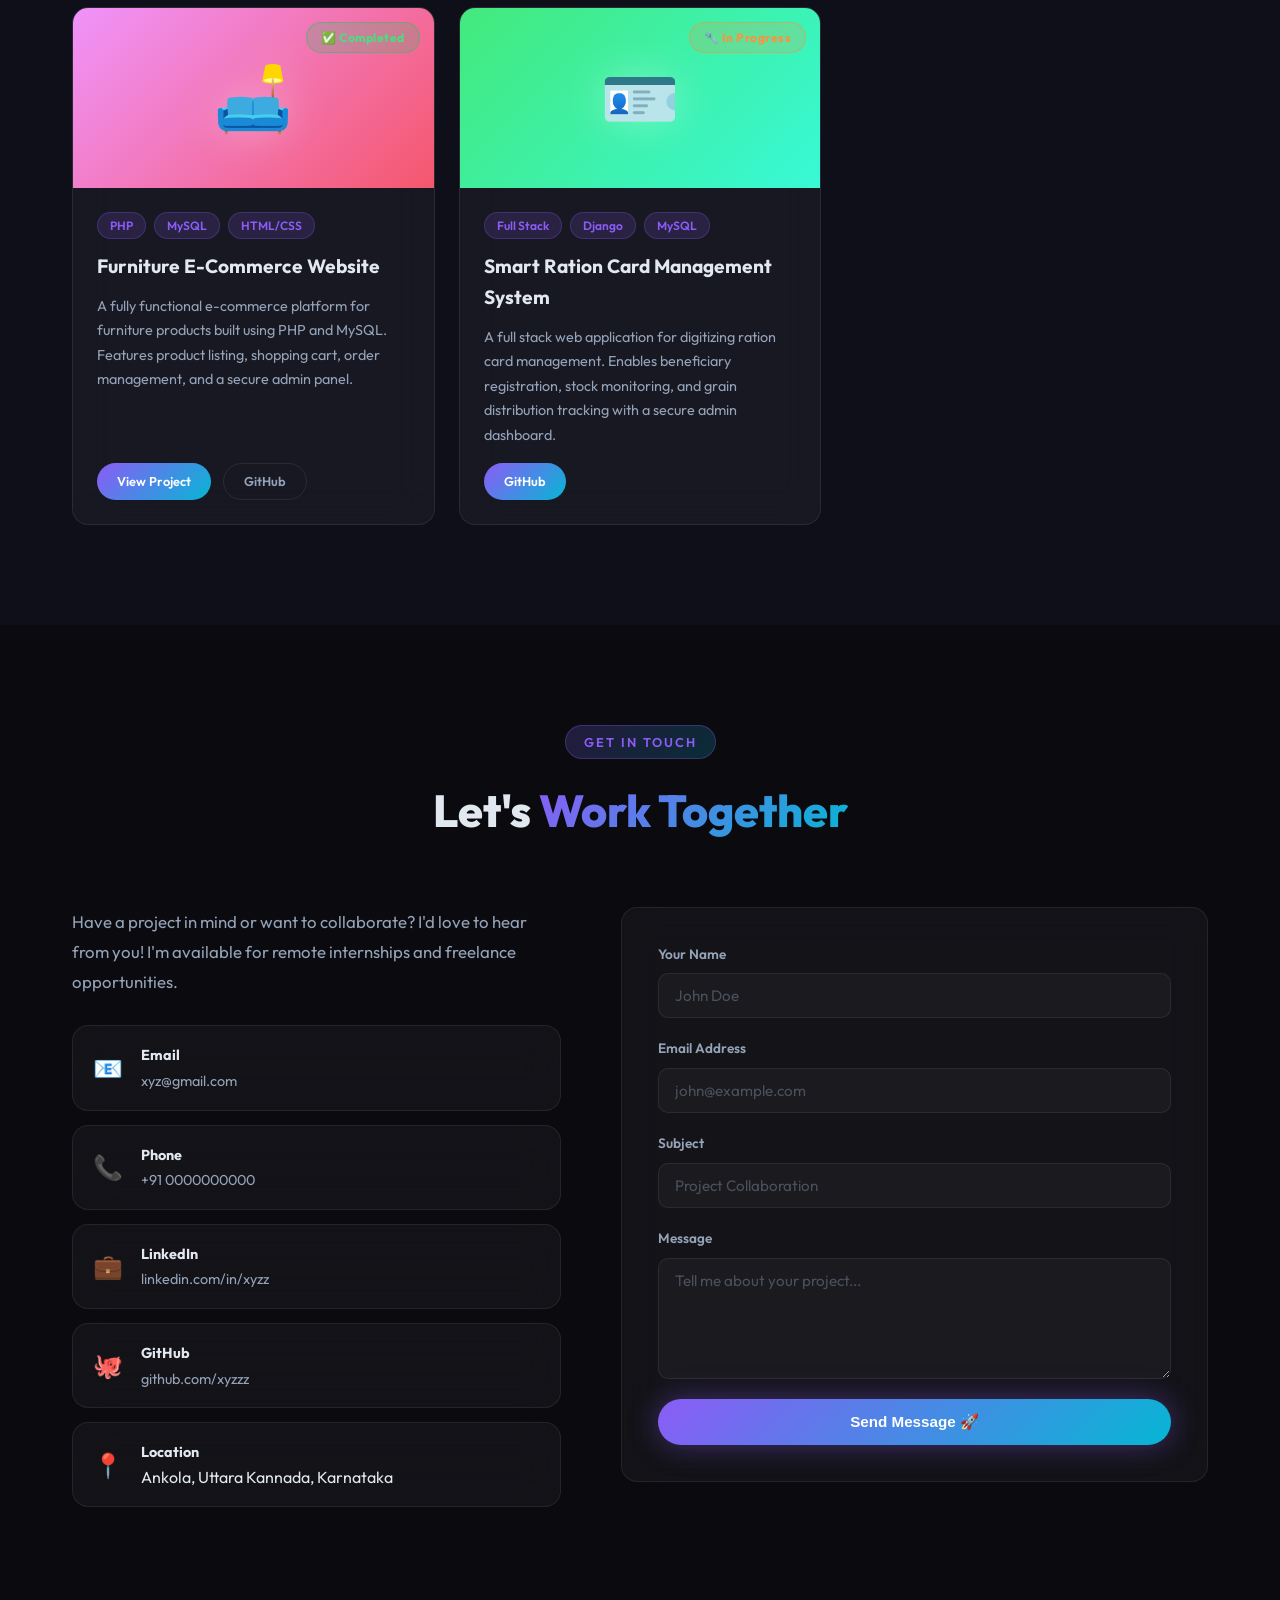
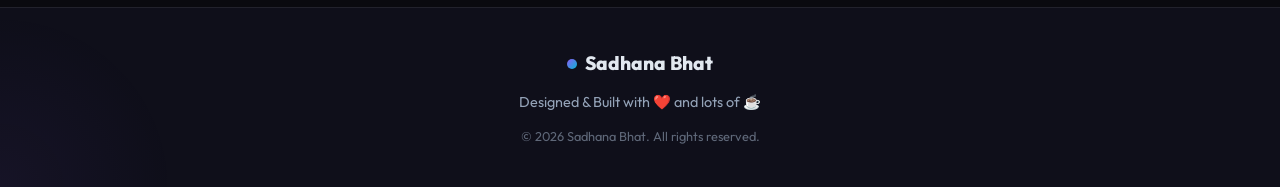
==== commit 6a34996e: "index.html" ====
--- a/index.html
+++ b/index.html
@@ -349,22 +349,22 @@
           <div class="contact-items">
             <div class="contact-item glass-card">
               <span class="ci-icon">📧</span>
-              <div><strong>Email</strong><br /><a href="mailto:bhatsadhana85@gmail.com">bhatsadhana85@gmail.com</a>
+              <div><strong>Email</strong><br /><a href="mailto:xyz@gmail.com">xyz@gmail.com</a>
               </div>
             </div>
             <div class="contact-item glass-card">
               <span class="ci-icon">📞</span>
-              <div><strong>Phone</strong><br /><a href="tel:+917204041374">+91 7204041374</a></div>
+              <div><strong>Phone</strong><br /><a href="tel:+9100000000">+91 0000000000</a></div>
             </div>
             <div class="contact-item glass-card">
               <span class="ci-icon">💼</span>
               <div><strong>LinkedIn</strong><br /><a href="https://www.linkedin.com/in/sadhana-bhat-32a49334b"
-                  target="_blank">linkedin.com/in/sadhana-bhat</a></div>
+                  target="_blank">linkedin.com/in/xyzz</a></div>
             </div>
             <div class="contact-item glass-card">
               <span class="ci-icon">🐙</span>
               <div><strong>GitHub</strong><br /><a href="https://github.com/Sadhana0808"
-                  target="_blank">github.com/Sadhana0808</a></div>
+                  target="_blank">github.com/xyzzz</a></div>
             </div>
             <div class="contact-item glass-card">
               <span class="ci-icon">📍</span>
@@ -415,4 +415,4 @@
   <script src="script.js"></script>
 </body>
 
-</html>+</html>
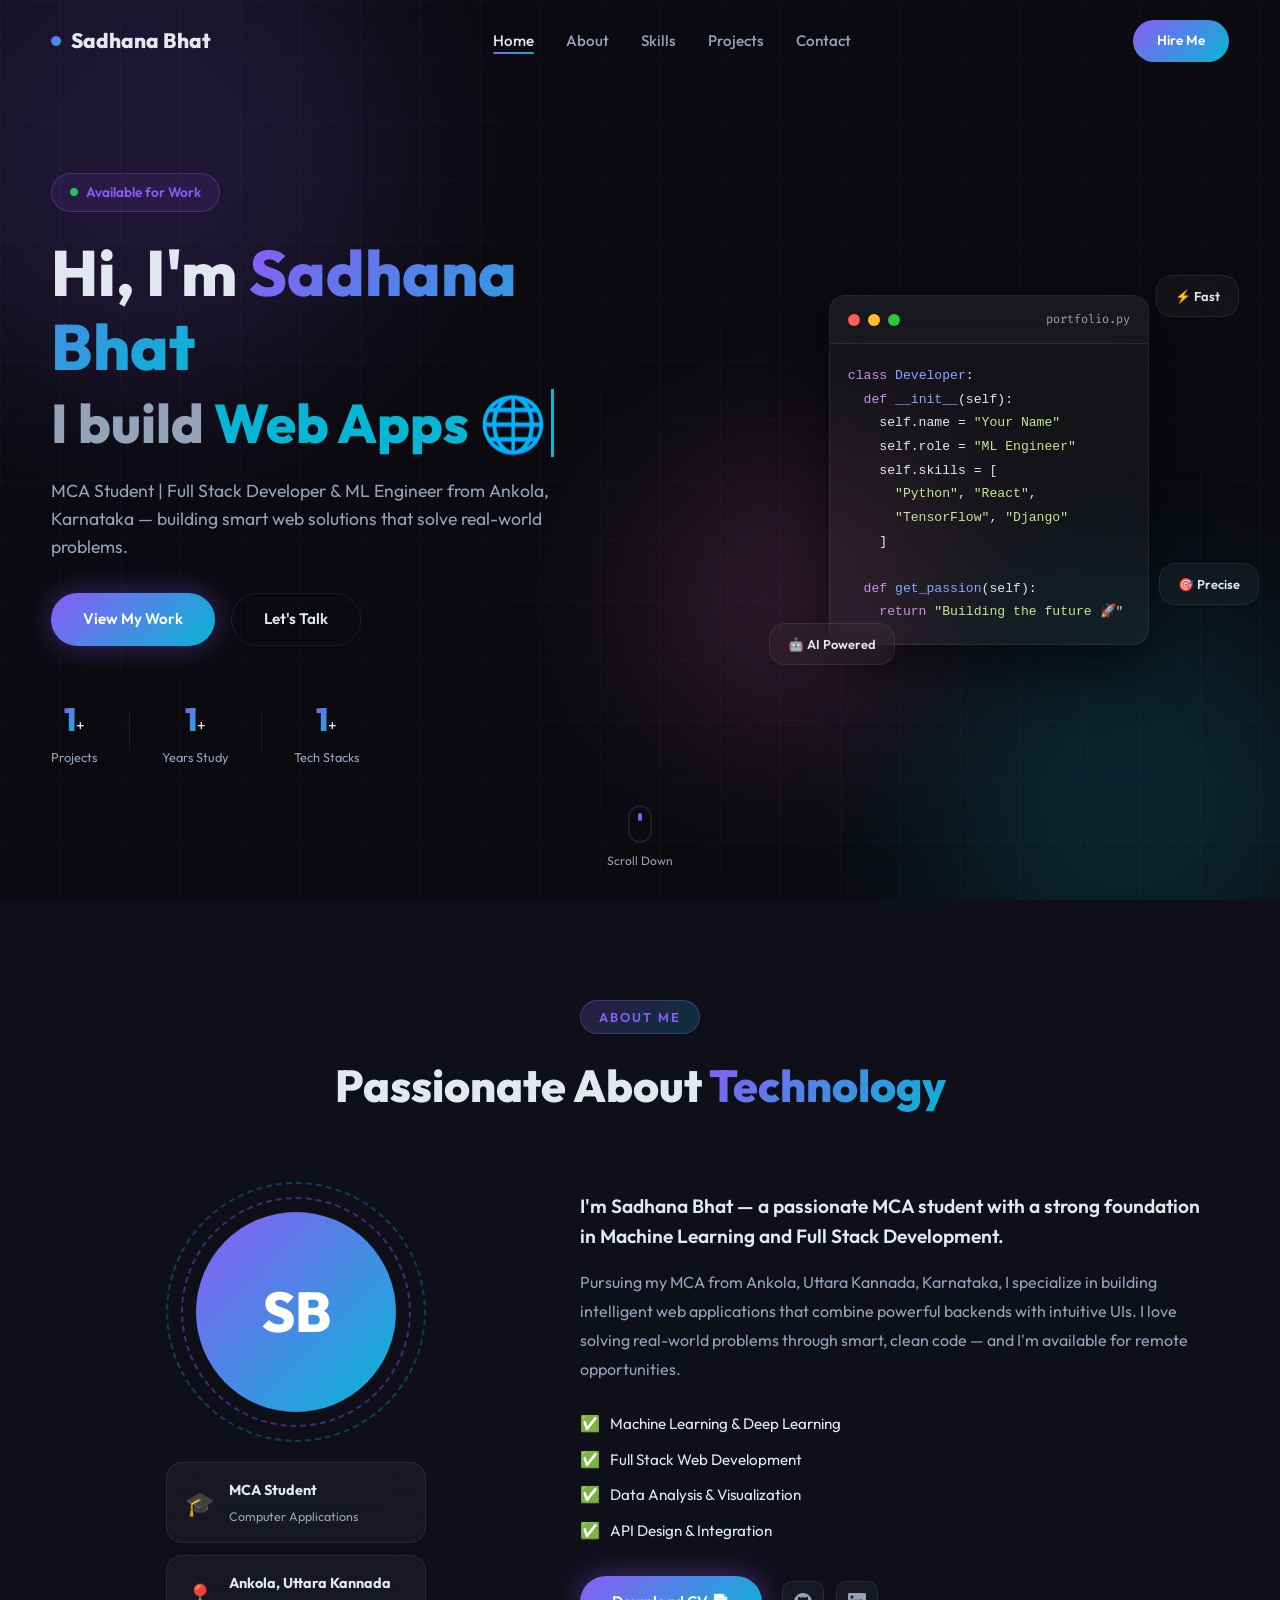
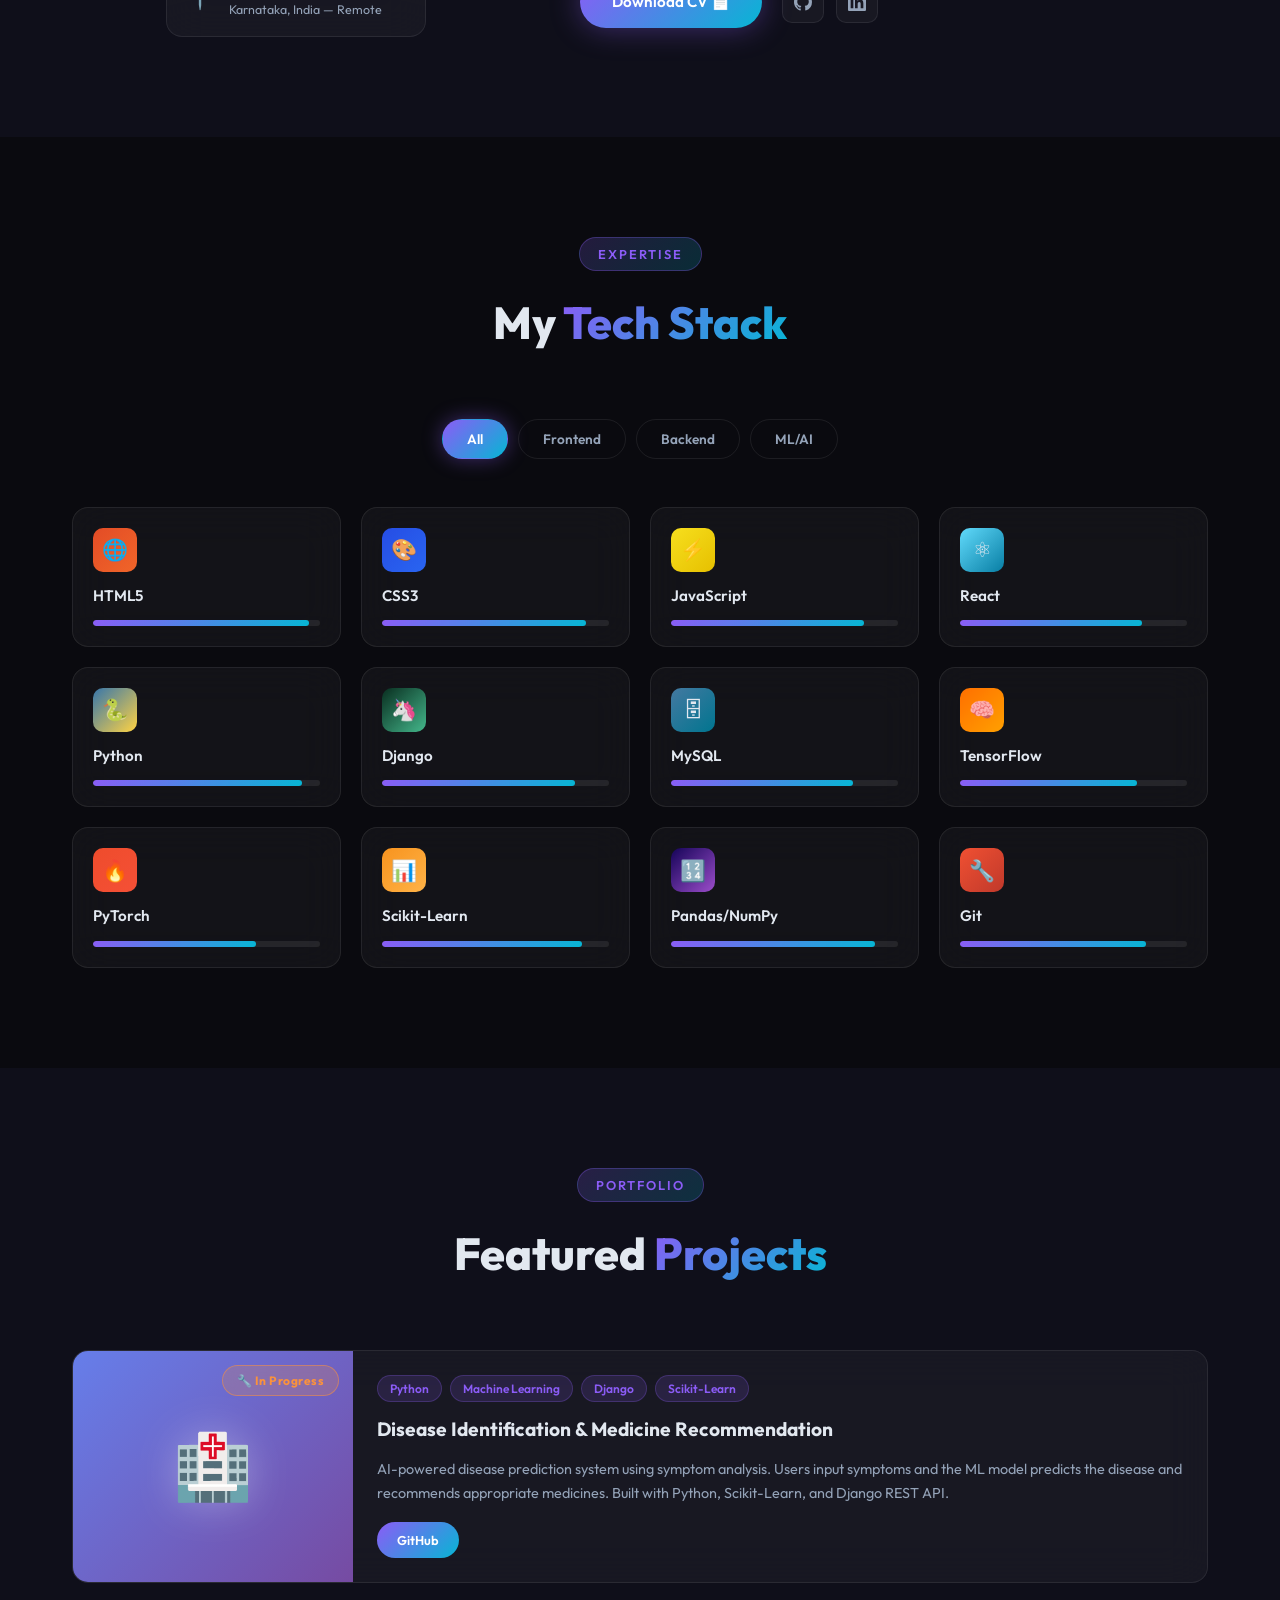
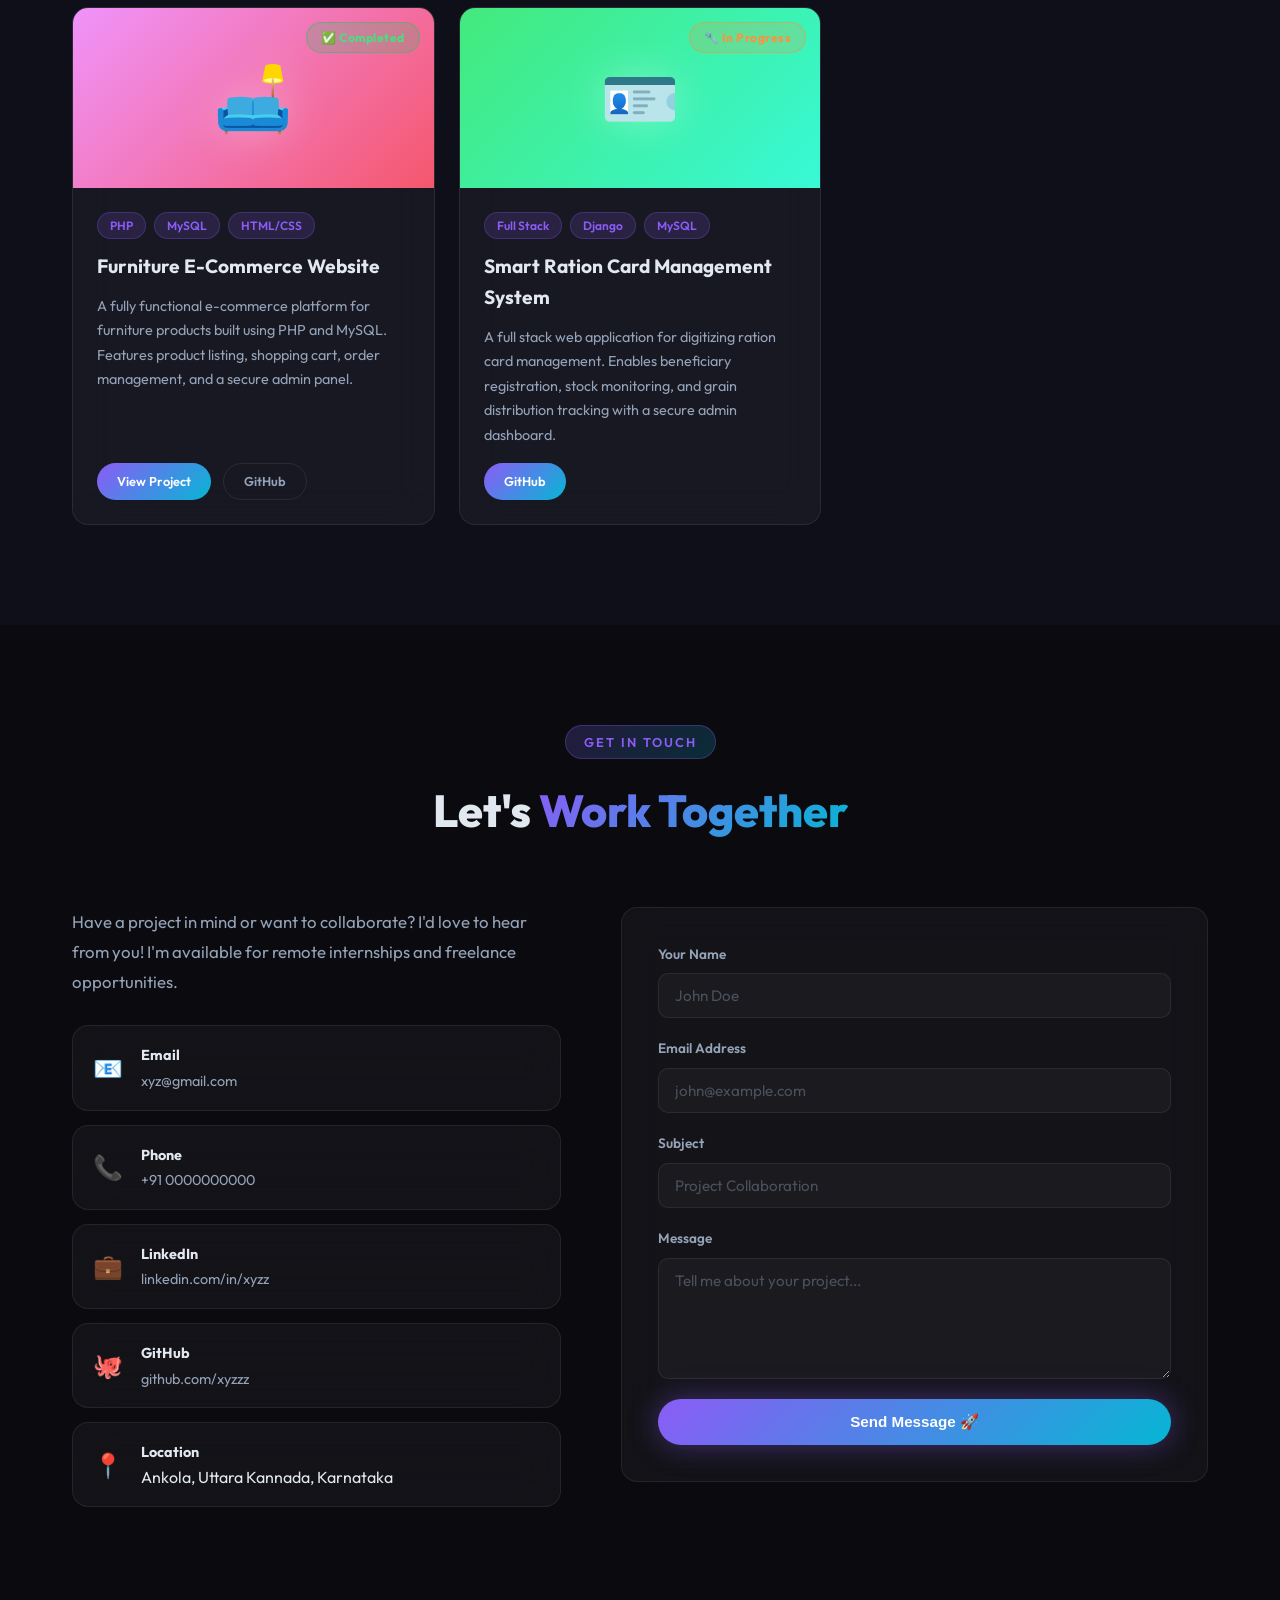
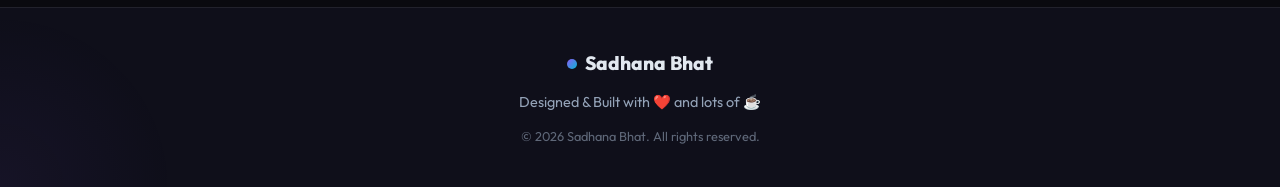
==== commit eb57ef1e: "index.html" ====
--- a/index.html
+++ b/index.html
@@ -358,12 +358,12 @@
             </div>
             <div class="contact-item glass-card">
               <span class="ci-icon">💼</span>
-              <div><strong>LinkedIn</strong><br /><a href="https://www.linkedin.com/in/sadhana-bhat-32a49334b"
+              <div><strong>LinkedIn</strong><br /><a href="https://www.linkedin.com/in/xyz"
                   target="_blank">linkedin.com/in/xyzz</a></div>
             </div>
             <div class="contact-item glass-card">
               <span class="ci-icon">🐙</span>
-              <div><strong>GitHub</strong><br /><a href="https://github.com/Sadhana0808"
+              <div><strong>GitHub</strong><br /><a href="https://github.com/xyz"
                   target="_blank">github.com/xyzzz</a></div>
             </div>
             <div class="contact-item glass-card">
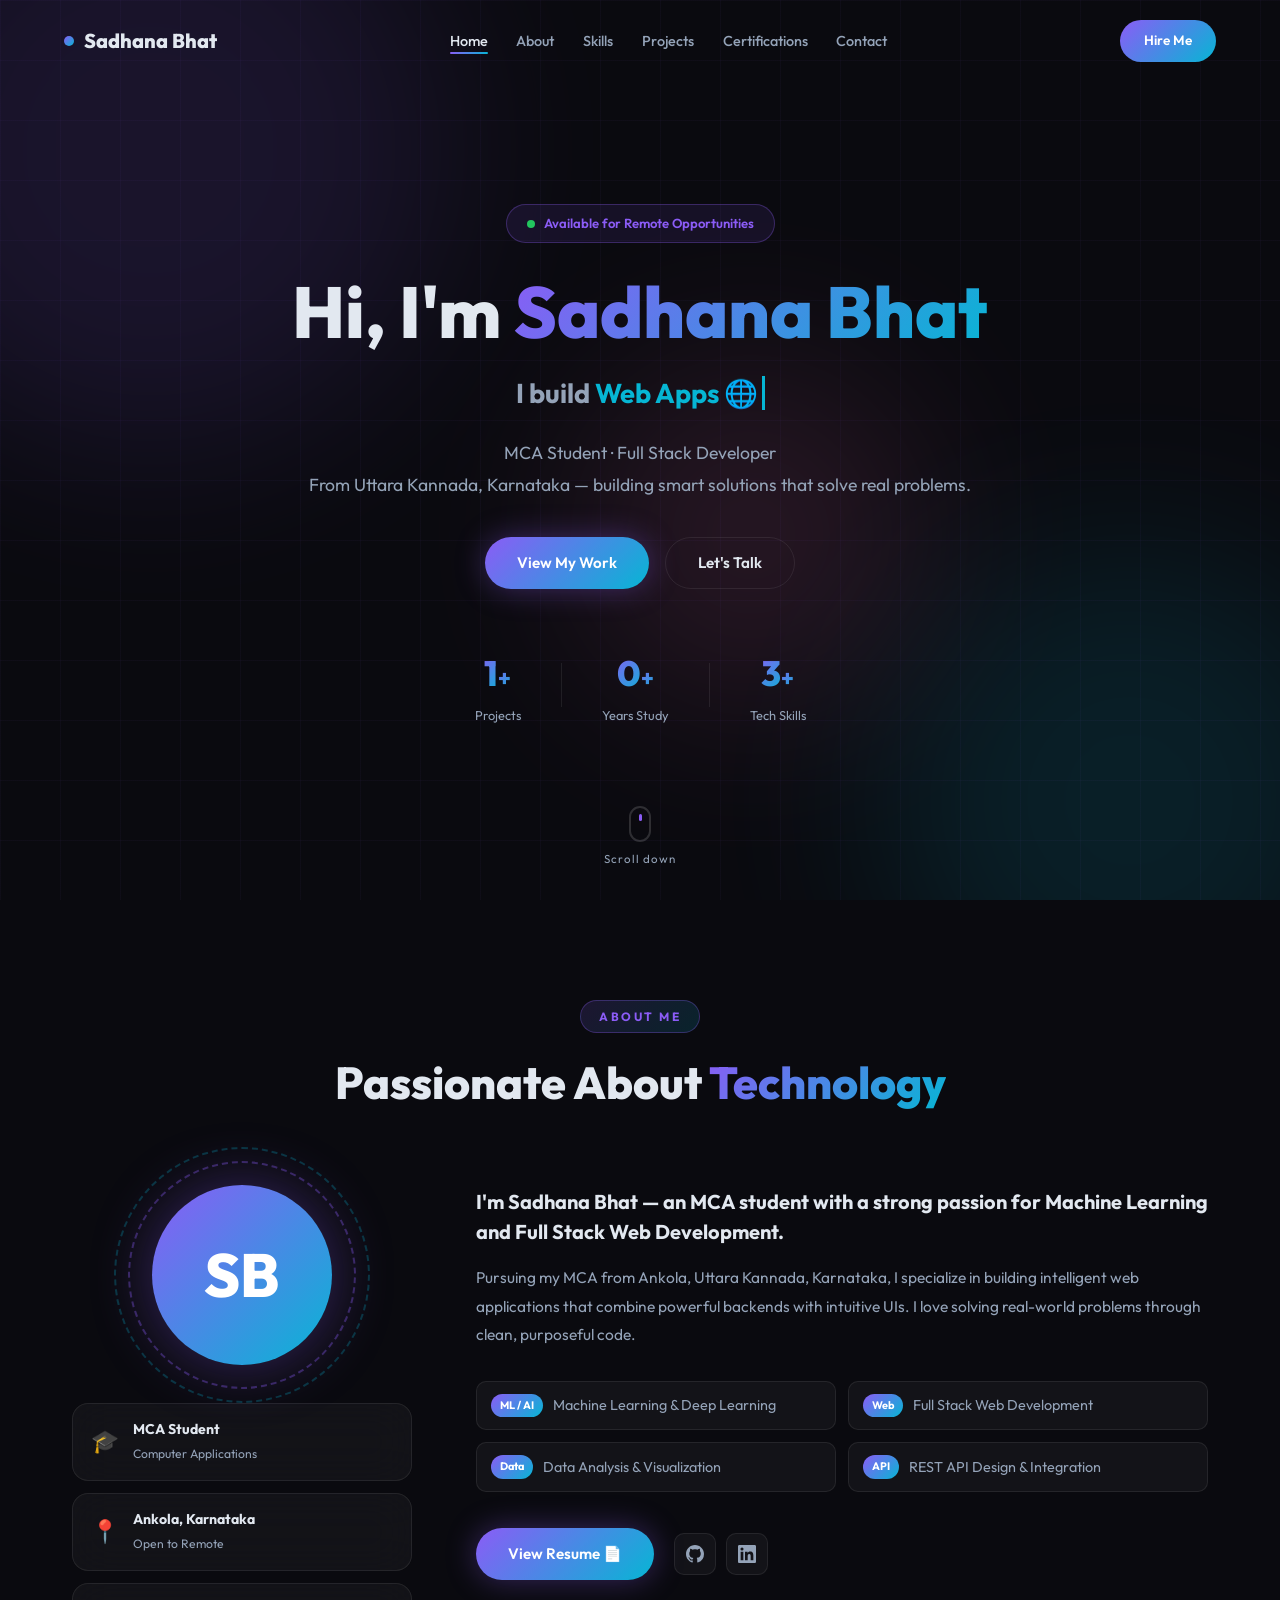
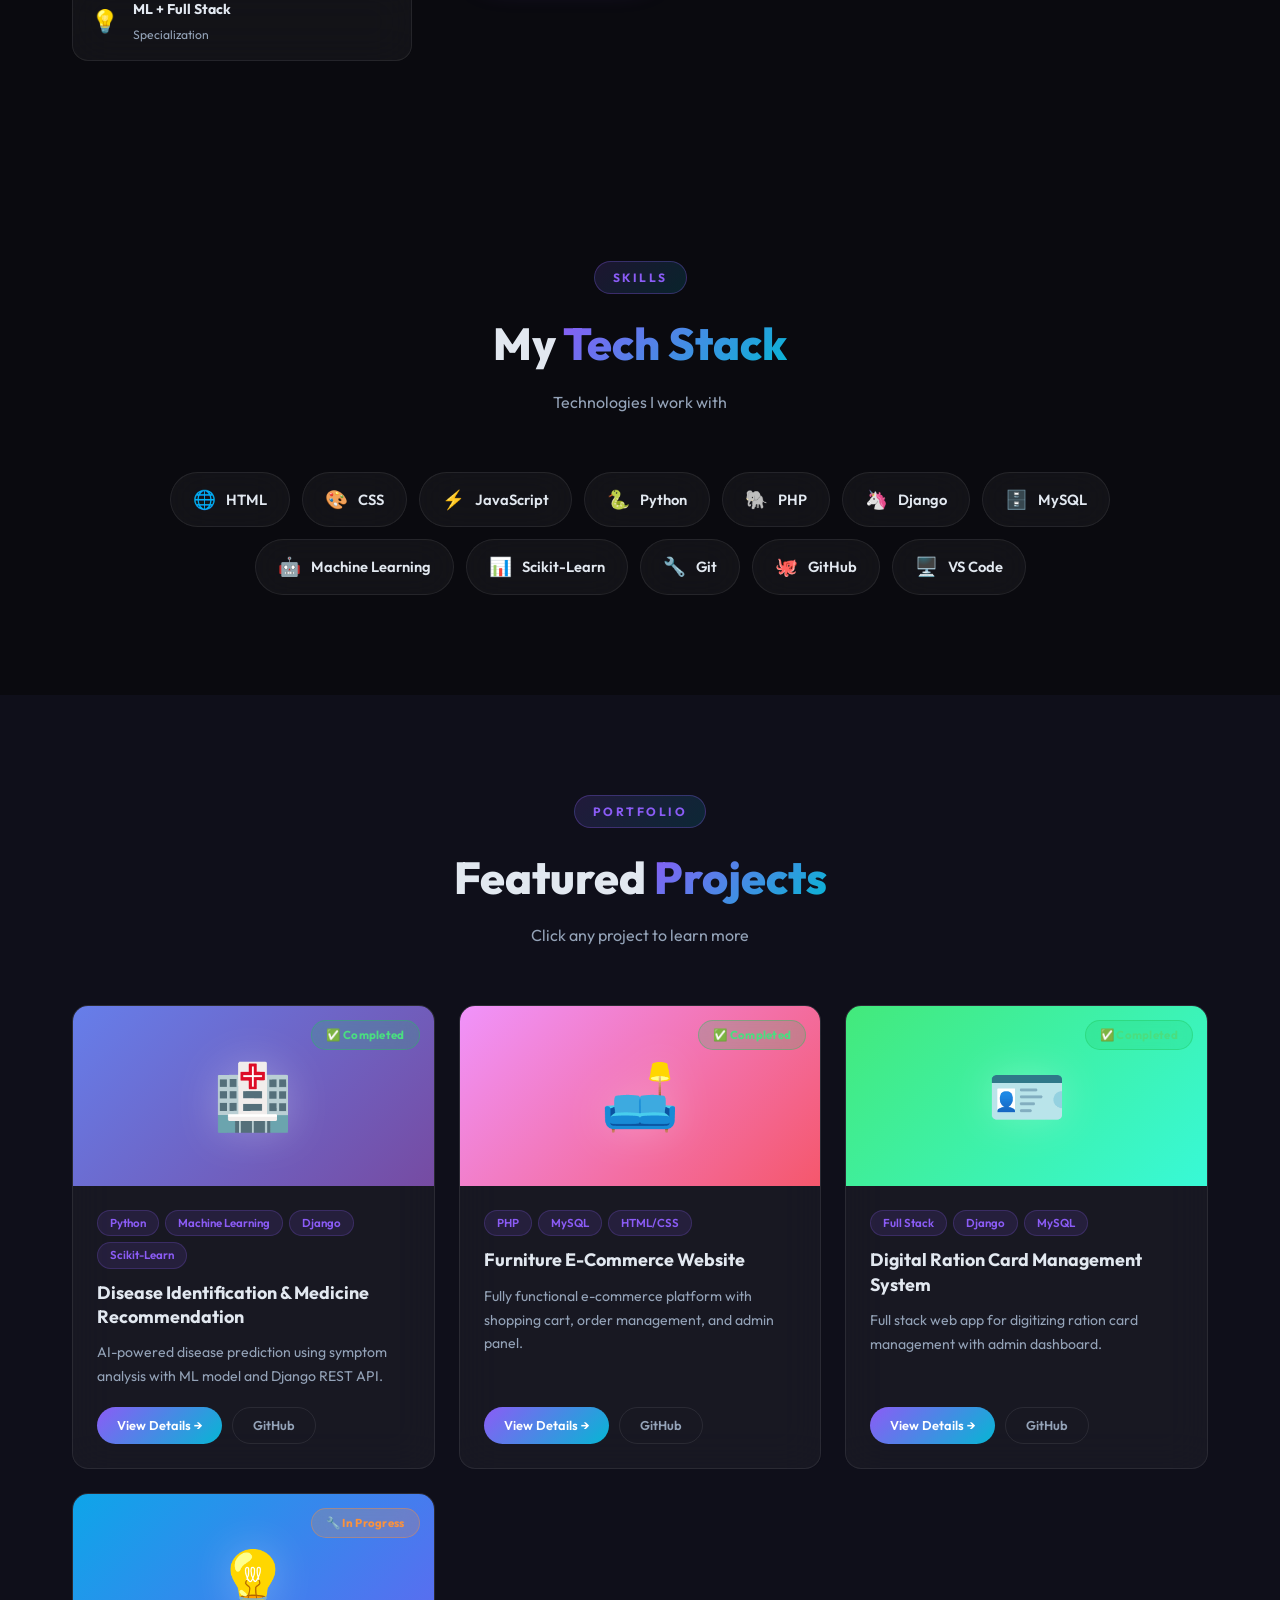
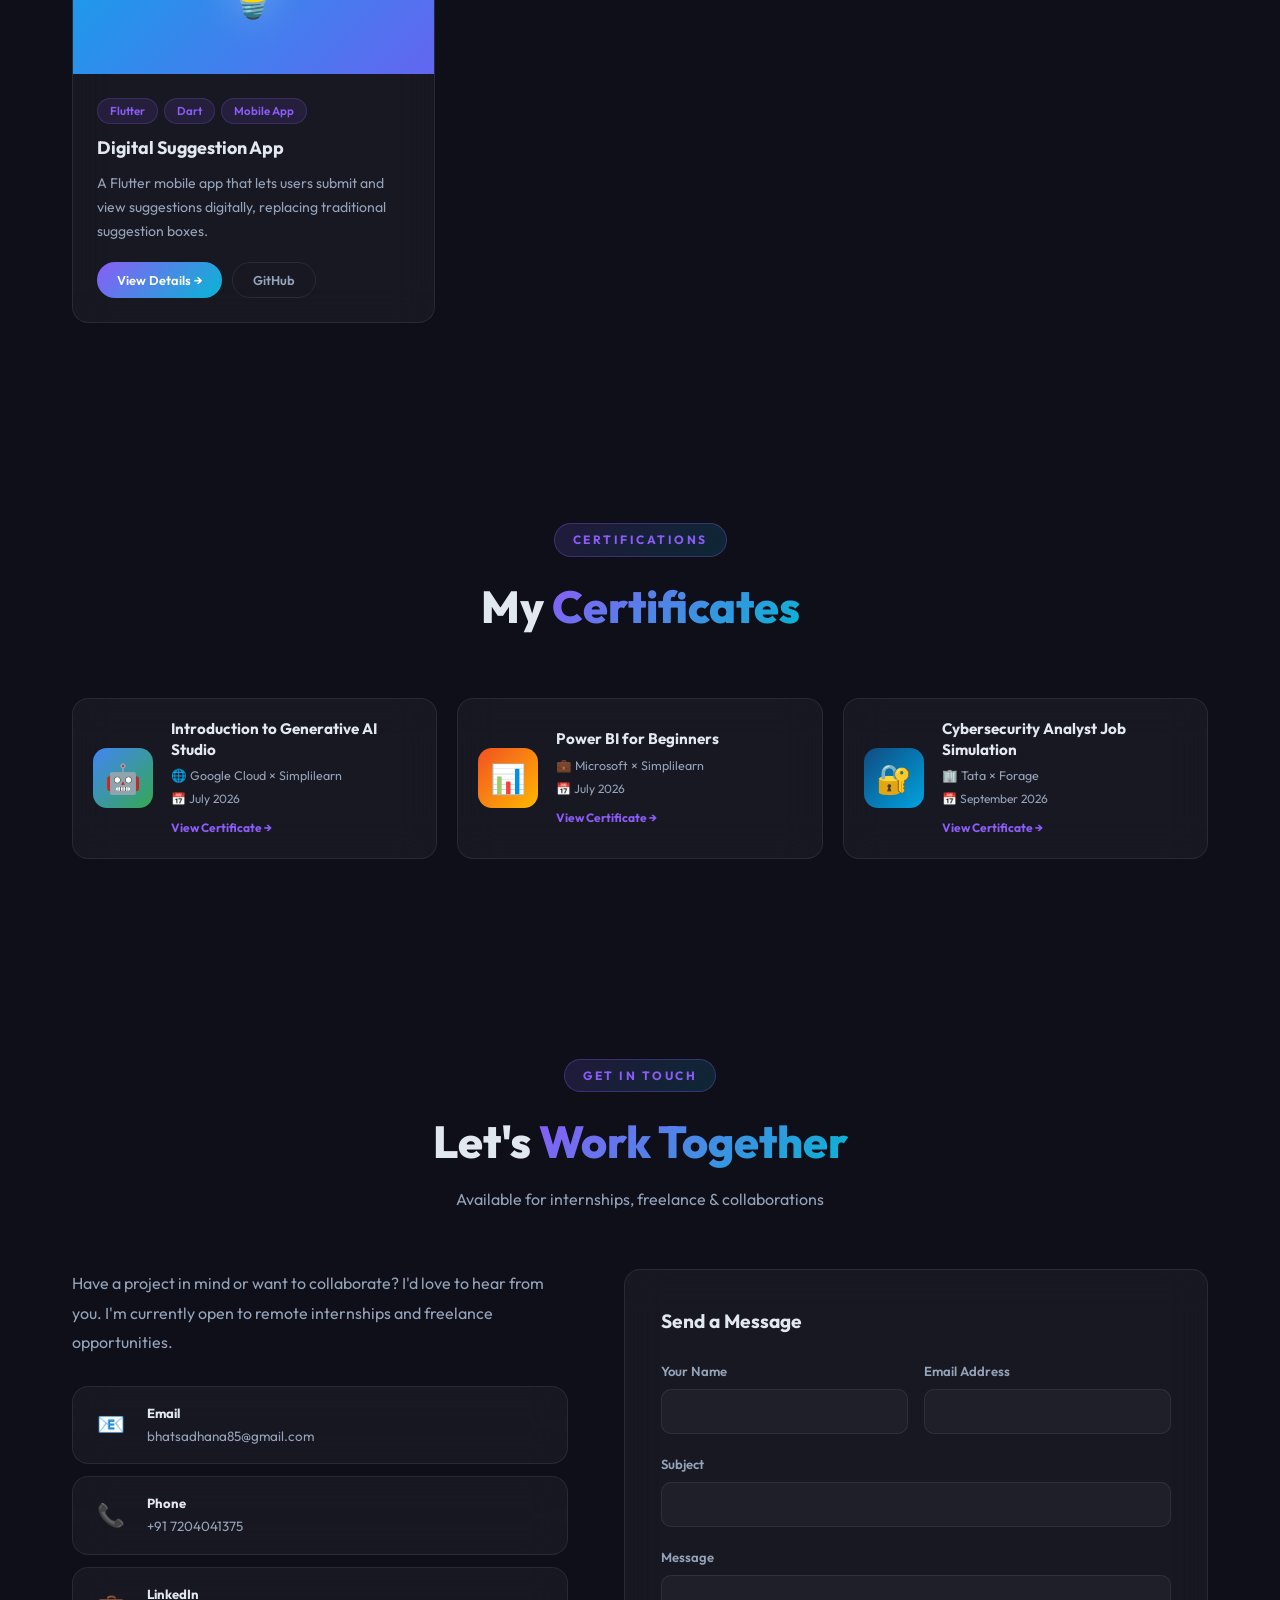
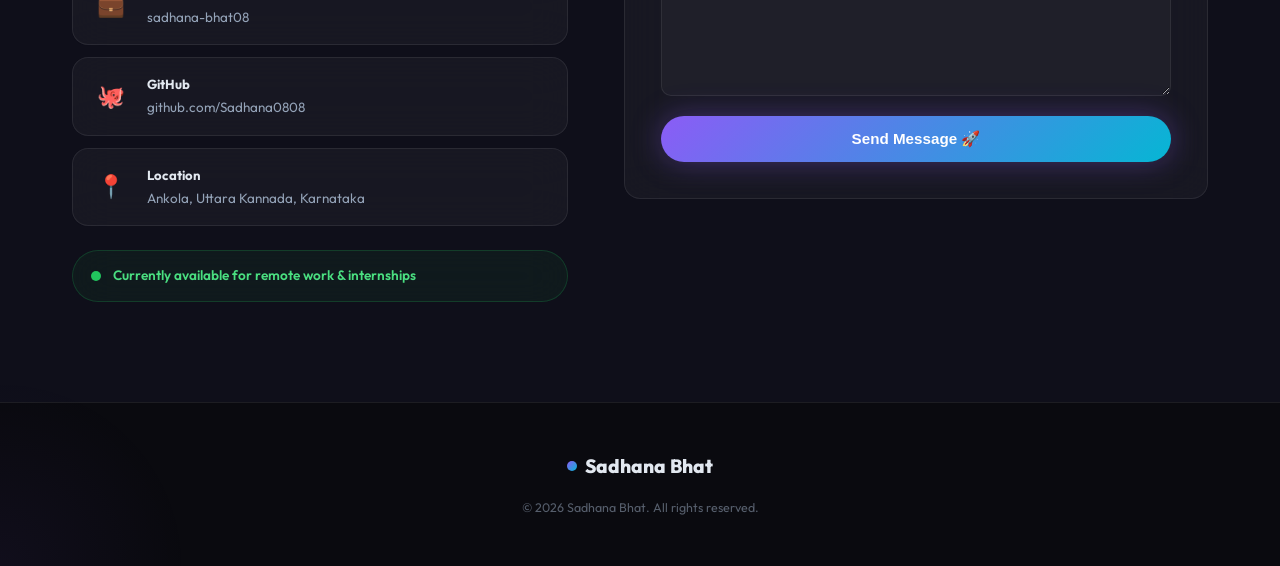
==== commit 7b3afff1: "Add files via upload" ====
--- a/index.html
+++ b/index.html
@@ -4,12 +4,10 @@
 <head>
   <meta charset="UTF-8" />
   <meta name="viewport" content="width=device-width, initial-scale=1.0" />
-  <meta name="description" content="Professional Portfolio - Full Stack Developer & ML Engineer" />
+  <meta name="description" content="Sadhana Bhat — MCA Student, Full Stack Developer & ML Engineer" />
   <title>Sadhana Bhat | MCA Student & Developer</title>
   <link rel="preconnect" href="https://fonts.googleapis.com" />
-  <link
-    href="https://fonts.googleapis.com/css2?family=Outfit:wght@300;400;500;600;700;800&family=Fira+Code:wght@400;500&display=swap"
-    rel="stylesheet" />
+  <link href="https://fonts.googleapis.com/css2?family=Outfit:wght@300;400;500;600;700;800&family=Fira+Code:wght@400;500&display=swap" rel="stylesheet" />
   <link rel="stylesheet" href="style.css" />
 </head>
 
@@ -26,6 +24,7 @@
       <li><a href="#about" class="nav-link">About</a></li>
       <li><a href="#skills" class="nav-link">Skills</a></li>
       <li><a href="#projects" class="nav-link">Projects</a></li>
+      <li><a href="#certifications" class="nav-link">Certifications</a></li>
       <li><a href="#contact" class="nav-link">Contact</a></li>
     </ul>
     <a href="#contact" class="btn-hire">Hire Me</a>
@@ -45,58 +44,42 @@
     <div class="hero-content">
       <div class="hero-badge">
         <span class="badge-dot"></span>
-        Available for Work
+        <span>Available for Remote Opportunities</span>
       </div>
       <h1 class="hero-title">
-        Hi, I'm <span class="gradient-text">Sadhana Bhat</span><br />
-        <span class="typed-wrapper">I build <span id="typed"></span></span>
+        Hi, I'm <span class="gradient-text">Sadhana Bhat</span>
       </h1>
+      <h2 class="typed-wrapper">
+        I build <span id="typed"></span>
+      </h2>
       <p class="hero-desc">
-        MCA Student | Full Stack Developer & ML Engineer from Ankola, Karnataka — building smart web solutions that
-        solve real-world problems.
+        MCA Student · Full Stack Developer <br/>
+        From Uttara Kannada, Karnataka — building smart solutions that solve real problems.
       </p>
       <div class="hero-cta">
         <a href="#projects" class="btn-primary">View My Work</a>
         <a href="#contact" class="btn-outline">Let's Talk</a>
       </div>
       <div class="hero-stats">
-        <div class="stat"><span class="stat-num" data-target="3">0</span>+<p>Projects</p>
+        <div class="stat">
+          <span class="stat-num" data-target="4">0</span><span class="stat-plus">+</span>
+          <p>Projects</p>
         </div>
         <div class="stat-divider"></div>
-        <div class="stat"><span class="stat-num" data-target="2">0</span>+<p>Years Study</p>
+        <div class="stat">
+          <span class="stat-num" data-target="2">0</span><span class="stat-plus">+</span>
+          <p>Years Study</p>
         </div>
         <div class="stat-divider"></div>
-        <div class="stat"><span class="stat-num" data-target="3">0</span>+<p>Tech Stacks</p>
-        </div>
-      </div>
-    </div>
-    <div class="hero-visual">
-      <div class="code-card glass-card">
-        <div class="code-header">
-          <span class="dot red"></span><span class="dot yellow"></span><span class="dot green"></span>
-          <span class="code-filename">portfolio.py</span>
-        </div>
-        <pre class="code-body"><code><span class="c-keyword">class</span> <span class="c-name">Developer</span>:
-  <span class="c-keyword">def</span> <span class="c-func">__init__</span>(self):
-    self.name = <span class="c-str">"Your Name"</span>
-    self.role = <span class="c-str">"ML Engineer"</span>
-    self.skills = [
-      <span class="c-str">"Python"</span>, <span class="c-str">"React"</span>,
-      <span class="c-str">"TensorFlow"</span>, <span class="c-str">"Django"</span>
-    ]
-
-  <span class="c-keyword">def</span> <span class="c-func">get_passion</span>(self):
-    <span class="c-keyword">return</span> <span class="c-str">"Building the future 🚀"</span></code></pre>
-      </div>
-      <div class="floating-badge badge-a glass-card">⚡ Fast</div>
-      <div class="floating-badge badge-b glass-card">🎯 Precise</div>
-      <div class="floating-badge badge-c glass-card">🤖 AI Powered</div>
+        <div class="stat">
+          <span class="stat-num" data-target="10">0</span><span class="stat-plus">+</span>
+          <p>Tech Skills</p>
+        </div>
+      </div>
     </div>
     <div class="scroll-indicator">
-      <div class="scroll-mouse">
-        <div class="scroll-wheel"></div>
-      </div>
-      <span>Scroll Down</span>
+      <div class="scroll-mouse"><div class="scroll-wheel"></div></div>
+      <span>Scroll down</span>
     </div>
   </section>
 
@@ -108,52 +91,82 @@
         <h2>Passionate About <span class="gradient-text">Technology</span></h2>
       </div>
       <div class="about-grid">
-        <div class="about-image-wrapper">
-          <div class="about-img-frame">
+        <!-- Left: Avatar + quick info cards -->
+        <div class="about-left">
+          <div class="avatar-wrap">
             <div class="about-avatar">
               <div class="avatar-initials">SB</div>
-              <div class="avatar-ring"></div>
-              <div class="avatar-ring ring2"></div>
-            </div>
-          </div>
-          <div class="about-cards">
-            <div class="mini-card glass-card">
-              <span class="mini-icon">🎓</span>
-              <div><strong>MCA Student</strong><br /><small>Computer Applications</small></div>
-            </div>
-            <div class="mini-card glass-card">
-              <span class="mini-icon">📍</span>
-              <div><strong>Ankola, Uttara Kannada</strong><br /><small>Karnataka, India — Remote</small></div>
-            </div>
-          </div>
-        </div>
-        <div class="about-content">
-          <p class="about-lead">I'm Sadhana Bhat — a passionate MCA student with a strong foundation in Machine Learning
-            and Full Stack Development.</p>
-          <p class="about-text">Pursuing my MCA from Ankola, Uttara Kannada, Karnataka, I specialize in building
-            intelligent web applications that combine powerful backends with intuitive UIs. I love solving real-world
-            problems through smart, clean code — and I'm available for remote opportunities.</p>
+            </div>
+            <div class="avatar-ring"></div>
+            <div class="avatar-ring ring2"></div>
+          </div>
+          <div class="about-quick-cards">
+            <div class="quick-card glass-card">
+              <span>🎓</span>
+              <div>
+                <strong>MCA Student</strong>
+                <small>Computer Applications</small>
+              </div>
+            </div>
+            <div class="quick-card glass-card">
+              <span>📍</span>
+              <div>
+                <strong>Ankola, Karnataka</strong>
+                <small>Open to Remote</small>
+              </div>
+            </div>
+            <div class="quick-card glass-card">
+              <span>💡</span>
+              <div>
+                <strong>ML + Full Stack</strong>
+                <small>Specialization</small>
+              </div>
+            </div>
+          </div>
+        </div>
+
+        <!-- Right: Content -->
+        <div class="about-right">
+          <p class="about-lead">
+            I'm Sadhana Bhat — an MCA student with a strong passion for Machine Learning and Full Stack Web Development.
+          </p>
+          <p class="about-text">
+            Pursuing my MCA from Ankola, Uttara Kannada, Karnataka, I specialize in building intelligent web applications that combine powerful backends with intuitive UIs. I love solving real-world problems through clean, purposeful code.
+          </p>
+
           <div class="about-highlights">
-            <div class="highlight-item"><span class="hi-icon">✅</span> Machine Learning & Deep Learning</div>
-            <div class="highlight-item"><span class="hi-icon">✅</span> Full Stack Web Development</div>
-            <div class="highlight-item"><span class="hi-icon">✅</span> Data Analysis & Visualization</div>
-            <div class="highlight-item"><span class="hi-icon">✅</span> API Design & Integration</div>
-          </div>
+            <div class="highlight-item">
+              <span class="hi-badge">ML / AI</span>
+              Machine Learning & Deep Learning
+            </div>
+            <div class="highlight-item">
+              <span class="hi-badge">Web</span>
+              Full Stack Web Development
+            </div>
+            <div class="highlight-item">
+              <span class="hi-badge">Data</span>
+              Data Analysis & Visualization
+            </div>
+            <div class="highlight-item">
+              <span class="hi-badge">API</span>
+              REST API Design & Integration
+            </div>
+          </div>
+
           <div class="about-actions">
-            <a href="cv.html" target="_blank" class="btn-primary">Download CV 📄</a>
+           <a href="./images/Sadhana_Bhat.pdf"
+   target="_blank" class="btn-primary">
+   View Resume 📄
+</a>
             <div class="social-links">
-              <a href="https://github.com/Sadhana0808" target="_blank" class="social-btn" aria-label="GitHub"
-                id="github-link">
+              <a href="https://github.com/Sadhana0808" target="_blank" class="social-btn" aria-label="GitHub">
                 <svg viewBox="0 0 24 24" fill="currentColor">
-                  <path
-                    d="M12 0C5.37 0 0 5.37 0 12c0 5.31 3.435 9.795 8.205 11.385.6.105.825-.255.825-.57 0-.285-.015-1.23-.015-2.235-3.015.555-3.795-.735-4.035-1.41-.135-.345-.72-1.41-1.23-1.695-.42-.225-1.02-.78-.015-.795.945-.015 1.62.87 1.845 1.23 1.08 1.815 2.805 1.305 3.495.99.105-.78.42-1.305.765-1.605-2.67-.3-5.46-1.335-5.46-5.925 0-1.305.465-2.385 1.23-3.225-.12-.3-.54-1.53.12-3.18 0 0 1.005-.315 3.3 1.23.96-.27 1.98-.405 3-.405s2.04.135 3 .405c2.295-1.56 3.3-1.23 3.3-1.23.66 1.65.24 2.88.12 3.18.765.84 1.23 1.905 1.23 3.225 0 4.605-2.805 5.625-5.475 5.925.435.375.81 1.095.81 2.22 0 1.605-.015 2.895-.015 3.3 0 .315.225.69.825.57A12.02 12.02 0 0 0 24 12c0-6.63-5.37-12-12-12z" />
+                  <path d="M12 0C5.37 0 0 5.37 0 12c0 5.31 3.435 9.795 8.205 11.385.6.105.825-.255.825-.57 0-.285-.015-1.23-.015-2.235-3.015.555-3.795-.735-4.035-1.41-.135-.345-.72-1.41-1.23-1.695-.42-.225-1.02-.78-.015-.795.945-.015 1.62.87 1.845 1.23 1.08 1.815 2.805 1.305 3.495.99.105-.78.42-1.305.765-1.605-2.67-.3-5.46-1.335-5.46-5.925 0-1.305.465-2.385 1.23-3.225-.12-.3-.54-1.53.12-3.18 0 0 1.005-.315 3.3 1.23.96-.27 1.98-.405 3-.405s2.04.135 3 .405c2.295-1.56 3.3-1.23 3.3-1.23.66 1.65.24 2.88.12 3.18.765.84 1.23 1.905 1.23 3.225 0 4.605-2.805 5.625-5.475 5.925.435.375.81 1.095.81 2.22 0 1.605-.015 2.895-.015 3.3 0 .315.225.69.825.57A12.02 12.02 0 0 0 24 12c0-6.63-5.37-12-12-12z"/>
                 </svg>
               </a>
-              <a href="https://www.linkedin.com/in/sadhana-bhat-32a49334b" target="_blank" class="social-btn" aria-label="LinkedIn"
-                id="linkedin-link">
+              <a href="https://www.linkedin.com/in/sadhana-bhat-32a49334b" target="_blank" class="social-btn" aria-label="LinkedIn">
                 <svg viewBox="0 0 24 24" fill="currentColor">
-                  <path
-                    d="M20.447 20.452h-3.554v-5.569c0-1.328-.027-3.037-1.852-3.037-1.853 0-2.136 1.445-2.136 2.939v5.667H9.351V9h3.414v1.561h.046c.477-.9 1.637-1.85 3.37-1.85 3.601 0 4.267 2.37 4.267 5.455v6.286zM5.337 7.433a2.062 2.062 0 0 1-2.063-2.065 2.064 2.064 0 1 1 2.063 2.065zm1.782 13.019H3.555V9h3.564v11.452zM22.225 0H1.771C.792 0 0 .774 0 1.729v20.542C0 23.227.792 24 1.771 24h20.451C23.2 24 24 23.227 24 22.271V1.729C24 .774 23.2 0 22.222 0h.003z" />
+                  <path d="M20.447 20.452h-3.554v-5.569c0-1.328-.027-3.037-1.852-3.037-1.853 0-2.136 1.445-2.136 2.939v5.667H9.351V9h3.414v1.561h.046c.477-.9 1.637-1.85 3.37-1.85 3.601 0 4.267 2.37 4.267 5.455v6.286zM5.337 7.433a2.062 2.062 0 0 1-2.063-2.065 2.064 2.064 0 1 1 2.063 2.065zm1.782 13.019H3.555V9h3.564v11.452zM22.225 0H1.771C.792 0 0 .774 0 1.729v20.542C0 23.227.792 24 1.771 24h20.451C23.2 24 24 23.227 24 22.271V1.729C24 .774 23.2 0 22.222 0h.003z"/>
                 </svg>
               </a>
             </div>
@@ -167,99 +180,66 @@
   <section class="skills section" id="skills">
     <div class="container">
       <div class="section-header">
-        <span class="section-tag">Expertise</span>
+        <span class="section-tag">Skills</span>
         <h2>My <span class="gradient-text">Tech Stack</span></h2>
-      </div>
-      <div class="skills-tabs">
-        <button class="tab-btn active" data-tab="all">All</button>
-        <button class="tab-btn" data-tab="frontend">Frontend</button>
-        <button class="tab-btn" data-tab="backend">Backend</button>
-        <button class="tab-btn" data-tab="ml">ML/AI</button>
-      </div>
-      <div class="skills-grid" id="skillsGrid">
-        <div class="skill-card glass-card" data-category="frontend">
-          <div class="skill-icon" style="background:linear-gradient(135deg,#e34c26,#f06529)">🌐</div>
-          <span>HTML5</span>
-          <div class="skill-bar">
-            <div class="skill-fill" data-pct="95"></div>
-          </div>
-        </div>
-        <div class="skill-card glass-card" data-category="frontend">
-          <div class="skill-icon" style="background:linear-gradient(135deg,#264de4,#2965f1)">🎨</div>
-          <span>CSS3</span>
-          <div class="skill-bar">
-            <div class="skill-fill" data-pct="90"></div>
-          </div>
-        </div>
-        <div class="skill-card glass-card" data-category="frontend">
-          <div class="skill-icon" style="background:linear-gradient(135deg,#f7df1e,#e6c000)">⚡</div>
-          <span>JavaScript</span>
-          <div class="skill-bar">
-            <div class="skill-fill" data-pct="85"></div>
-          </div>
-        </div>
-        <div class="skill-card glass-card" data-category="frontend">
-          <div class="skill-icon" style="background:linear-gradient(135deg,#61dafb,#087ea4)">⚛</div>
-          <span>React</span>
-          <div class="skill-bar">
-            <div class="skill-fill" data-pct="80"></div>
-          </div>
-        </div>
-        <div class="skill-card glass-card" data-category="backend">
-          <div class="skill-icon" style="background:linear-gradient(135deg,#3776ab,#ffd343)">🐍</div>
-          <span>Python</span>
-          <div class="skill-bar">
-            <div class="skill-fill" data-pct="92"></div>
-          </div>
-        </div>
-        <div class="skill-card glass-card" data-category="backend">
-          <div class="skill-icon" style="background:linear-gradient(135deg,#092e20,#44b78b)">🦄</div>
-          <span>Django</span>
-          <div class="skill-bar">
-            <div class="skill-fill" data-pct="85"></div>
-          </div>
-        </div>
-        <div class="skill-card glass-card" data-category="backend">
-          <div class="skill-icon" style="background:linear-gradient(135deg,#4479a1,#00758f)">🗄</div>
-          <span>MySQL</span>
-          <div class="skill-bar">
-            <div class="skill-fill" data-pct="80"></div>
-          </div>
-        </div>
-        <div class="skill-card glass-card" data-category="ml">
-          <div class="skill-icon" style="background:linear-gradient(135deg,#ff6f00,#ffa000)">🧠</div>
-          <span>TensorFlow</span>
-          <div class="skill-bar">
-            <div class="skill-fill" data-pct="78"></div>
-          </div>
-        </div>
-        <div class="skill-card glass-card" data-category="ml">
-          <div class="skill-icon" style="background:linear-gradient(135deg,#ee4c2c,#f55036)">🔥</div>
-          <span>PyTorch</span>
-          <div class="skill-bar">
-            <div class="skill-fill" data-pct="72"></div>
-          </div>
-        </div>
-        <div class="skill-card glass-card" data-category="ml">
-          <div class="skill-icon" style="background:linear-gradient(135deg,#f7931e,#ffb347)">📊</div>
-          <span>Scikit-Learn</span>
-          <div class="skill-bar">
-            <div class="skill-fill" data-pct="88"></div>
-          </div>
-        </div>
-        <div class="skill-card glass-card" data-category="ml">
-          <div class="skill-icon" style="background:linear-gradient(135deg,#150458,#9b4dca)">🔢</div>
-          <span>Pandas/NumPy</span>
-          <div class="skill-bar">
-            <div class="skill-fill" data-pct="90"></div>
-          </div>
-        </div>
-        <div class="skill-card glass-card" data-category="backend">
-          <div class="skill-icon" style="background:linear-gradient(135deg,#f05032,#c0392b)">🔧</div>
-          <span>Git</span>
-          <div class="skill-bar">
-            <div class="skill-fill" data-pct="82"></div>
-          </div>
+        <p class="section-sub">Technologies I work with</p>
+      </div>
+
+      <div class="skills-compact" id="skillsGrid">
+        <!-- Frontend -->
+        <div class="skill-pill glass-card">
+          <span class="pill-emoji">🌐</span>
+          <span class="pill-name">HTML</span>
+        </div>
+        <div class="skill-pill glass-card">
+          <span class="pill-emoji">🎨</span>
+          <span class="pill-name">CSS</span>
+        </div>
+        <div class="skill-pill glass-card">
+          <span class="pill-emoji">⚡</span>
+          <span class="pill-name">JavaScript</span>
+        </div>
+
+        <!-- Backend -->
+        <div class="skill-pill glass-card">
+          <span class="pill-emoji">🐍</span>
+          <span class="pill-name">Python</span>
+        </div>
+        <div class="skill-pill glass-card">
+          <span class="pill-emoji">🐘</span>
+          <span class="pill-name">PHP</span>
+        </div>
+        <div class="skill-pill glass-card">
+          <span class="pill-emoji">🦄</span>
+          <span class="pill-name">Django</span>
+        </div>
+        <div class="skill-pill glass-card">
+          <span class="pill-emoji">🗄️</span>
+          <span class="pill-name">MySQL</span>
+        </div>
+
+        <!-- ML -->
+        <div class="skill-pill glass-card">
+          <span class="pill-emoji">🤖</span>
+          <span class="pill-name">Machine Learning</span>
+        </div>
+        <div class="skill-pill glass-card">
+          <span class="pill-emoji">📊</span>
+          <span class="pill-name">Scikit-Learn</span>
+        </div>
+
+        <!-- Tools -->
+        <div class="skill-pill glass-card">
+          <span class="pill-emoji">🔧</span>
+          <span class="pill-name">Git</span>
+        </div>
+        <div class="skill-pill glass-card">
+          <span class="pill-emoji">🐙</span>
+          <span class="pill-name">GitHub</span>
+        </div>
+        <div class="skill-pill glass-card">
+          <span class="pill-emoji">🖥️</span>
+          <span class="pill-name">VS Code</span>
         </div>
       </div>
     </div>
@@ -271,62 +251,87 @@
       <div class="section-header">
         <span class="section-tag">Portfolio</span>
         <h2>Featured <span class="gradient-text">Projects</span></h2>
+        <p class="section-sub">Click any project to learn more</p>
       </div>
       <div class="projects-grid">
 
-        <div class="project-card glass-card featured">
+        <div class="project-card glass-card" data-project="disease"  role="button" tabindex="0" aria-label="View Disease Identification project details">
           <div class="project-img" style="background:linear-gradient(135deg,#667eea,#764ba2)">
             <span class="project-emoji">🏥</span>
-            <span class="status-badge in-progress">🔧 In Progress</span>
+            <span class="status-badge completed">✅ Completed</span>
           </div>
           <div class="project-info">
             <div class="project-tags">
-              <span class="tag">Python</span><span class="tag">Machine Learning</span><span
-                class="tag">Django</span><span class="tag">Scikit-Learn</span>
-            </div>
-            <h3>Disease Identification & Medicine Recommendation</h3>
-            <p>AI-powered disease prediction system using symptom analysis. Users input symptoms and the ML model
-              predicts the disease and recommends appropriate medicines. Built with Python, Scikit-Learn, and Django
-              REST API.</p>
+              <span class="tag">Python</span>
+              <span class="tag">Machine Learning</span>
+              <span class="tag">Django</span>
+              <span class="tag">Scikit-Learn</span>
+            </div>
+            <h3>Disease Identification &amp; Medicine Recommendation</h3>
+            <p>AI-powered disease prediction using symptom analysis with ML model and Django REST API.</p>
             <div class="project-links">
-              <a href="https://github.com/Sadhana0808" target="_blank" class="btn-sm">GitHub</a>
-            </div>
-          </div>
-        </div>
-
-        <div class="project-card glass-card">
+              <span class="btn-sm view-details-btn">View Details →</span>
+              <a href="https://github.com/Sadhana0808" target="_blank" class="btn-sm-outline" onclick="event.stopPropagation()">GitHub</a>
+            </div>
+          </div>
+        </div>
+
+        <div class="project-card glass-card" data-project="furniture" role="button" tabindex="0" aria-label="View Furniture E-Commerce project details">
           <div class="project-img" style="background:linear-gradient(135deg,#f093fb,#f5576c)">
             <span class="project-emoji">🛋️</span>
             <span class="status-badge completed">✅ Completed</span>
           </div>
           <div class="project-info">
             <div class="project-tags">
-              <span class="tag">PHP</span><span class="tag">MySQL</span><span class="tag">HTML/CSS</span>
+              <span class="tag">PHP</span>
+              <span class="tag">MySQL</span>
+              <span class="tag">HTML/CSS</span>
             </div>
             <h3>Furniture E-Commerce Website</h3>
-            <p>A fully functional e-commerce platform for furniture products built using PHP and MySQL. Features product
-              listing, shopping cart, order management, and a secure admin panel.</p>
+            <p>Fully functional e-commerce platform with shopping cart, order management, and admin panel.</p>
             <div class="project-links">
-              <a href="https://github.com/Sadhana0808" target="_blank" class="btn-sm">View Project</a>
-              <a href="https://github.com/Sadhana0808" target="_blank" class="btn-sm-outline">GitHub</a>
-            </div>
-          </div>
-        </div>
-
-        <div class="project-card glass-card">
+              <span class="btn-sm view-details-btn">View Details →</span>
+              <a href="https://github.com/Sadhana0808" target="_blank" class="btn-sm-outline" onclick="event.stopPropagation()">GitHub</a>
+            </div>
+          </div>
+        </div>
+
+        <div class="project-card glass-card" data-project="ration" role="button" tabindex="0" aria-label="View Smart Ration Card project details">
           <div class="project-img" style="background:linear-gradient(135deg,#43e97b,#38f9d7)">
             <span class="project-emoji">🪪</span>
-            <span class="status-badge in-progress">🔧 In Progress</span>
+            <span class="status-badge completed">✅ Completed</span>
           </div>
           <div class="project-info">
             <div class="project-tags">
-              <span class="tag">Full Stack</span><span class="tag">Django</span><span class="tag">MySQL</span>
-            </div>
-            <h3>Smart Ration Card Management System</h3>
-            <p>A full stack web application for digitizing ration card management. Enables beneficiary registration,
-              stock monitoring, and grain distribution tracking with a secure admin dashboard.</p>
+              <span class="tag">Full Stack</span>
+              <span class="tag">Django</span>
+              <span class="tag">MySQL</span>
+            </div>
+            <h3>Digital Ration Card Management System</h3>
+            <p>Full stack web app for digitizing ration card management with admin dashboard.</p>
             <div class="project-links">
-              <a href="https://github.com/Sadhana0808" target="_blank" class="btn-sm">GitHub</a>
+              <span class="btn-sm view-details-btn">View Details →</span>
+              <a href="https://github.com/Sadhana0808" target="_blank" class="btn-sm-outline" onclick="event.stopPropagation()">GitHub</a>
+            </div>
+          </div>
+        </div>
+
+        <div class="project-card glass-card" data-project="suggestion" role="button" tabindex="0" aria-label="View Digital Suggestion App project details">
+          <div class="project-img" style="background:linear-gradient(135deg,#0ea5e9,#6366f1)">
+            <span class="project-emoji">💡</span>
+            <span class="status-badge in-progress">🔧 In Progress</span>
+          </div>
+          <div class="project-info">
+            <div class="project-tags">
+              <span class="tag">Flutter</span>
+              <span class="tag">Dart</span>
+              <span class="tag">Mobile App</span>
+            </div>
+            <h3>Digital Suggestion App</h3>
+            <p>A Flutter mobile app that lets users submit and view suggestions digitally, replacing traditional suggestion boxes.</p>
+            <div class="project-links">
+              <span class="btn-sm view-details-btn">View Details →</span>
+              <a href="https://github.com/Sadhana0808" target="_blank" class="btn-sm-outline" onclick="event.stopPropagation()">GitHub</a>
             </div>
           </div>
         </div>
@@ -334,6 +339,150 @@
       </div>
     </div>
   </section>
+
+  <!-- ========== PROJECT MODAL ========== -->
+  <div class="modal-overlay" id="projectModal" role="dialog" aria-modal="true" aria-labelledby="modalTitle">
+    <div class="modal-box glass-card">
+      <button class="modal-close" id="modalClose" aria-label="Close modal">✕</button>
+      <div class="modal-header" id="modalHeader"></div>
+      <div class="modal-body" id="modalBody"></div>
+    </div>
+  </div>
+
+ <!-- ========== CERTIFICATIONS ========== -->
+<section class="certs section" id="certifications">
+  <div class="container">
+
+    <div class="section-header">
+      <span class="section-tag">Certifications</span>
+      <h2>My <span class="gradient-text">Certificates</span></h2>
+    </div>
+
+    <div class="certs-grid">
+
+      <!-- Generative AI Certificate -->
+      <div class="cert-card glass-card"
+           onclick="openCert('images/Generative_AI.png')"
+           role="button"
+           tabindex="0"
+           aria-label="View Generative AI Studio certificate">
+
+        <div class="cert-icon-wrap"
+             style="background:linear-gradient(135deg,#4285f4,#34a853)">
+          <span class="cert-emoji">🤖</span>
+        </div>
+
+        <div class="cert-info">
+          <h3>Introduction to Generative AI Studio</h3>
+
+          <div class="cert-meta">
+            <span class="cert-issuer">
+              🌐 Google Cloud × Simplilearn
+            </span>
+
+            <span class="cert-date">
+              📅 July 2026
+            </span>
+          </div>
+
+          <span class="cert-badge">
+            View Certificate →
+          </span>
+        </div>
+
+      </div>
+
+
+      <!-- Power BI Certificate -->
+      <div class="cert-card glass-card"
+           onclick="openCert('images/PowerBI.png')"
+           role="button"
+           tabindex="0"
+           aria-label="View Power BI certificate">
+
+        <div class="cert-icon-wrap"
+             style="background:linear-gradient(135deg,#f25022,#ffb900)">
+          <span class="cert-emoji">📊</span>
+        </div>
+
+        <div class="cert-info">
+          <h3>Power BI for Beginners</h3>
+
+          <div class="cert-meta">
+            <span class="cert-issuer">
+              💼 Microsoft × Simplilearn
+            </span>
+
+            <span class="cert-date">
+              📅 July 2026
+            </span>
+          </div>
+
+          <span class="cert-badge">
+            View Certificate →
+          </span>
+        </div>
+
+      </div>
+
+
+      <!-- Cybersecurity Certificate -->
+      <div class="cert-card glass-card"
+           onclick="openCert('images/Cybersecurity.png')"
+           role="button"
+           tabindex="0"
+           aria-label="View Cybersecurity certificate">
+
+        <div class="cert-icon-wrap"
+             style="background:linear-gradient(135deg,#0f4c81,#00a3e0)">
+          <span class="cert-emoji">🔐</span>
+        </div>
+
+        <div class="cert-info">
+          <h3>Cybersecurity Analyst Job Simulation</h3>
+
+          <div class="cert-meta">
+            <span class="cert-issuer">
+              🏢 Tata × Forage
+            </span>
+
+            <span class="cert-date">
+              📅 September 2026
+            </span>
+          </div>
+
+          <span class="cert-badge">
+            View Certificate →
+          </span>
+        </div>
+
+      </div>
+
+    </div>
+  </div>
+</section>
+
+
+<!-- ========== CERTIFICATE LIGHTBOX ========== -->
+<div class="cert-overlay"
+     id="certOverlay"
+     onclick="closeCert()">
+
+  <div class="cert-lightbox"
+       onclick="event.stopPropagation()">
+
+    <button class="cert-close"
+            onclick="closeCert()"
+            aria-label="Close certificate">
+      ✕
+    </button>
+
+    <img id="certImg"
+         src=""
+         alt="Certificate" />
+
+  </div>
+</div>
 
   <!-- ========== CONTACT ========== -->
   <section class="contact section" id="contact">
@@ -341,57 +490,89 @@
       <div class="section-header">
         <span class="section-tag">Get In Touch</span>
         <h2>Let's <span class="gradient-text">Work Together</span></h2>
+        <p class="section-sub">Available for internships, freelance &amp; collaborations</p>
       </div>
       <div class="contact-grid">
+
+        <!-- Info Side -->
         <div class="contact-info">
-          <p class="contact-lead">Have a project in mind or want to collaborate? I'd love to hear from you! I'm
-            available for remote internships and freelance opportunities.</p>
+          <p class="contact-lead">
+            Have a project in mind or want to collaborate? I'd love to hear from you. I'm currently open to remote internships and freelance opportunities.
+          </p>
+
           <div class="contact-items">
-            <div class="contact-item glass-card">
-              <span class="ci-icon">📧</span>
-              <div><strong>Email</strong><br /><a href="mailto:xyz@gmail.com">xyz@gmail.com</a>
-              </div>
-            </div>
-            <div class="contact-item glass-card">
-              <span class="ci-icon">📞</span>
-              <div><strong>Phone</strong><br /><a href="tel:+9100000000">+91 0000000000</a></div>
-            </div>
-            <div class="contact-item glass-card">
-              <span class="ci-icon">💼</span>
-              <div><strong>LinkedIn</strong><br /><a href="https://www.linkedin.com/in/xyz"
-                  target="_blank">linkedin.com/in/xyzz</a></div>
-            </div>
-            <div class="contact-item glass-card">
-              <span class="ci-icon">🐙</span>
-              <div><strong>GitHub</strong><br /><a href="https://github.com/xyz"
-                  target="_blank">github.com/xyzzz</a></div>
-            </div>
-            <div class="contact-item glass-card">
-              <span class="ci-icon">📍</span>
-              <div><strong>Location</strong><br /><span>Ankola, Uttara Kannada, Karnataka</span></div>
-            </div>
-          </div>
-        </div>
-        <form class="contact-form glass-card" id="contactForm">
-          <div class="form-group">
-            <label for="name">Your Name</label>
-            <input type="text" id="name" placeholder="John Doe" required />
-          </div>
-          <div class="form-group">
-            <label for="email">Email Address</label>
-            <input type="email" id="email" placeholder="john@example.com" required />
+            <a href="mailto:bhatsadhana85@gmail.com" class="contact-item glass-card">
+              <div class="ci-icon-wrap">📧</div>
+              <div class="ci-text">
+                <strong>Email</strong>
+                <span>bhatsadhana85@gmail.com</span>
+              </div>
+              <span class="ci-arrow">→</span>
+            </a>
+            <a href="tel:+917204041375" class="contact-item glass-card">
+              <div class="ci-icon-wrap">📞</div>
+              <div class="ci-text">
+                <strong>Phone</strong>
+                <span>+91 7204041375</span>
+              </div>
+              <span class="ci-arrow">→</span>
+            </a>
+            <a href="https://www.linkedin.com/in/sadhana-bhat-32a49334b" target="_blank" class="contact-item glass-card">
+              <div class="ci-icon-wrap">💼</div>
+              <div class="ci-text">
+                <strong>LinkedIn</strong>
+                <span>sadhana-bhat08</span>
+              </div>
+              <span class="ci-arrow">→</span>
+            </a>
+            <a href="https://github.com/Sadhana0808" target="_blank" class="contact-item glass-card">
+              <div class="ci-icon-wrap">🐙</div>
+              <div class="ci-text">
+                <strong>GitHub</strong>
+                <span>github.com/Sadhana0808</span>
+              </div>
+              <span class="ci-arrow">→</span>
+            </a>
+            <div class="contact-item glass-card non-link">
+              <div class="ci-icon-wrap">📍</div>
+              <div class="ci-text">
+                <strong>Location</strong>
+                <span>Ankola, Uttara Kannada, Karnataka</span>
+              </div>
+            </div>
+          </div>
+
+          <div class="availability-badge glass-card">
+            <span class="avail-dot"></span>
+            <span>Currently available for remote work &amp; internships</span>
+          </div>
+        </div>
+
+        <!-- Form Side -->
+        <form class="contact-form glass-card" id="contactForm" novalidate>
+          <h3 class="form-title">Send a Message</h3>
+          <div class="form-row">
+            <div class="form-group">
+              <label for="name">Your Name</label>
+              <input type="text" id="name" required />
+            </div>
+            <div class="form-group">
+              <label for="email">Email Address</label>
+              <input type="email" id="email" required />
+            </div>
           </div>
           <div class="form-group">
             <label for="subject">Subject</label>
-            <input type="text" id="subject" placeholder="Project Collaboration" />
+            <input type="text" id="subject" />
           </div>
           <div class="form-group">
             <label for="message">Message</label>
-            <textarea id="message" rows="5" placeholder="Tell me about your project..." required></textarea>
+            <textarea id="message" rows="5" required></textarea>
           </div>
           <button type="submit" class="btn-primary full-width" id="submitBtn">Send Message 🚀</button>
           <div class="form-success" id="formSuccess">✅ Message sent! I'll get back to you soon.</div>
         </form>
+
       </div>
     </div>
   </section>
@@ -403,7 +584,7 @@
         <div class="footer-brand">
           <span class="brand-dot"></span> Sadhana Bhat
         </div>
-        <p class="footer-text">Designed & Built with ❤️ and lots of ☕</p>
+       
         <p class="footer-copy">© 2026 Sadhana Bhat. All rights reserved.</p>
       </div>
     </div>
--- a/style.css
+++ b/style.css
@@ -30,19 +30,21 @@
   line-height: 1.6;
 }
 
-::-webkit-scrollbar { width: 6px; }
+::-webkit-scrollbar { width: 5px; }
 ::-webkit-scrollbar-track { background: var(--bg); }
 ::-webkit-scrollbar-thumb { background: var(--primary); border-radius: 3px; }
 
 /* ===== UTILITIES ===== */
 .container { max-width: 1200px; margin: 0 auto; padding: 0 2rem; }
 .section { padding: 100px 0; }
+
 .gradient-text {
   background: var(--gradient);
   -webkit-background-clip: text;
   -webkit-text-fill-color: transparent;
   background-clip: text;
 }
+
 .glass-card {
   background: var(--glass);
   border: 1px solid var(--glass-border);
@@ -50,110 +52,89 @@
   -webkit-backdrop-filter: blur(20px);
   border-radius: var(--radius);
 }
-.section-header { text-align: center; margin-bottom: 60px; }
+
+.section-header { text-align: center; margin-bottom: 56px; }
 .section-tag {
   display: inline-block;
-  background: linear-gradient(135deg, rgba(139,92,246,0.2), rgba(6,182,212,0.2));
+  background: linear-gradient(135deg, rgba(139,92,246,0.15), rgba(6,182,212,0.15));
   border: 1px solid rgba(139,92,246,0.3);
   color: var(--primary);
-  font-size: 0.8rem;
-  font-weight: 600;
-  letter-spacing: 2px;
+  font-size: 0.75rem;
+  font-weight: 700;
+  letter-spacing: 2.5px;
   text-transform: uppercase;
   padding: 6px 18px;
   border-radius: 50px;
-  margin-bottom: 16px;
-}
-.section-header h2 { font-size: clamp(2rem, 4vw, 2.8rem); font-weight: 800; }
+  margin-bottom: 14px;
+}
+.section-header h2 { font-size: clamp(2rem, 4vw, 2.8rem); font-weight: 800; margin-bottom: 10px; }
+.section-sub { color: var(--text-muted); font-size: 1rem; }
 
 /* ===== BUTTONS ===== */
 .btn-primary {
   display: inline-flex; align-items: center; gap: 8px;
   background: var(--gradient);
-  color: #fff;
-  padding: 14px 32px;
-  border-radius: 50px;
-  font-weight: 600;
-  font-size: 0.95rem;
-  text-decoration: none;
-  border: none; cursor: pointer;
+  color: #fff; padding: 14px 32px;
+  border-radius: 50px; font-weight: 600; font-size: 0.95rem;
+  text-decoration: none; border: none; cursor: pointer;
   transition: var(--transition);
-  box-shadow: 0 0 30px rgba(139,92,246,0.4);
+  box-shadow: 0 0 30px rgba(139,92,246,0.35);
 }
 .btn-primary:hover { transform: translateY(-3px); box-shadow: 0 0 50px rgba(139,92,246,0.6); }
+
 .btn-outline {
   display: inline-flex; align-items: center;
-  background: transparent;
-  color: var(--text);
-  padding: 13px 32px;
-  border-radius: 50px;
-  font-weight: 600;
-  font-size: 0.95rem;
-  text-decoration: none;
-  border: 1px solid var(--glass-border);
+  background: transparent; color: var(--text);
+  padding: 13px 32px; border-radius: 50px; font-weight: 600; font-size: 0.95rem;
+  text-decoration: none; border: 1px solid var(--glass-border);
   transition: var(--transition);
 }
-.btn-outline:hover { border-color: var(--primary); color: var(--primary); background: rgba(139,92,246,0.1); }
+.btn-outline:hover { border-color: var(--primary); color: var(--primary); background: rgba(139,92,246,0.08); }
+
 .btn-hire {
-  display: inline-block;
-  background: var(--gradient);
-  color: #fff;
-  padding: 10px 24px;
-  border-radius: 50px;
-  font-weight: 600;
-  font-size: 0.85rem;
-  text-decoration: none;
-  transition: var(--transition);
+  display: inline-block; background: var(--gradient); color: #fff;
+  padding: 10px 24px; border-radius: 50px; font-weight: 600; font-size: 0.85rem;
+  text-decoration: none; transition: var(--transition);
 }
 .btn-hire:hover { transform: translateY(-2px); box-shadow: 0 0 25px rgba(139,92,246,0.5); }
+
 .btn-sm {
-  display: inline-block;
-  background: var(--gradient);
-  color: #fff;
-  padding: 8px 20px;
-  border-radius: 50px;
-  font-size: 0.8rem;
-  font-weight: 600;
-  text-decoration: none;
-  transition: var(--transition);
-}
-.btn-sm:hover { transform: translateY(-2px); }
+  display: inline-block; background: var(--gradient); color: #fff;
+  padding: 8px 20px; border-radius: 50px; font-size: 0.8rem; font-weight: 600;
+  text-decoration: none; cursor: pointer; transition: var(--transition); border: none;
+}
+.btn-sm:hover { transform: translateY(-2px); box-shadow: 0 0 20px rgba(139,92,246,0.4); }
+
 .btn-sm-outline {
-  display: inline-block;
-  background: transparent;
-  color: var(--text-muted);
-  padding: 7px 20px;
-  border-radius: 50px;
-  font-size: 0.8rem;
-  font-weight: 600;
-  text-decoration: none;
-  border: 1px solid var(--glass-border);
-  transition: var(--transition);
+  display: inline-block; background: transparent; color: var(--text-muted);
+  padding: 7px 20px; border-radius: 50px; font-size: 0.8rem; font-weight: 600;
+  text-decoration: none; border: 1px solid var(--glass-border); transition: var(--transition);
 }
 .btn-sm-outline:hover { border-color: var(--primary); color: var(--primary); }
+
 .full-width { width: 100%; justify-content: center; }
 
 /* ===== NAVBAR ===== */
 .navbar {
   position: fixed; top: 0; left: 0; right: 0; z-index: 1000;
   display: flex; align-items: center; justify-content: space-between;
-  padding: 20px 4%;
+  padding: 20px 5%;
   transition: var(--transition);
 }
 .navbar.scrolled {
-  background: rgba(10,10,15,0.9);
-  backdrop-filter: blur(20px);
-  padding: 14px 4%;
+  background: rgba(10,10,15,0.92);
+  backdrop-filter: blur(24px);
+  padding: 14px 5%;
   border-bottom: 1px solid var(--glass-border);
 }
 .nav-brand {
   display: flex; align-items: center; gap: 10px;
-  font-size: 1.3rem; font-weight: 800; color: var(--text);
+  font-size: 1.25rem; font-weight: 800; color: var(--text);
+  text-decoration: none;
 }
 .brand-dot {
   width: 10px; height: 10px;
-  background: var(--gradient);
-  border-radius: 50%;
+  background: var(--gradient); border-radius: 50%;
   display: inline-block;
   animation: pulse-dot 2s infinite;
 }
@@ -161,19 +142,15 @@
   0%,100% { box-shadow: 0 0 0 0 rgba(139,92,246,0.6); }
   50% { box-shadow: 0 0 0 8px rgba(139,92,246,0); }
 }
-.nav-links {
-  display: flex; align-items: center; gap: 2rem;
-  list-style: none;
-}
+.nav-links { display: flex; align-items: center; gap: 1.8rem; list-style: none; }
 .nav-link {
   color: var(--text-muted); text-decoration: none;
-  font-weight: 500; font-size: 0.95rem;
+  font-weight: 500; font-size: 0.9rem;
   transition: var(--transition); position: relative; padding-bottom: 4px;
 }
 .nav-link::after {
   content: ''; position: absolute; bottom: 0; left: 0;
-  width: 0; height: 2px;
-  background: var(--gradient);
+  width: 0; height: 2px; background: var(--gradient);
   border-radius: 2px; transition: var(--transition);
 }
 .nav-link:hover, .nav-link.active { color: var(--text); }
@@ -184,54 +161,67 @@
 /* ===== HERO ===== */
 .hero {
   min-height: 100vh;
-  display: flex; align-items: center; justify-content: space-between;
-  padding: 120px 4% 80px;
-  position: relative; overflow: hidden; gap: 4rem;
+  display: flex; flex-direction: column;
+  align-items: center; justify-content: center;
+  text-align: center;
+  padding: 130px 5% 100px;
+  position: relative; overflow: hidden;
 }
 .hero-bg { position: absolute; inset: 0; z-index: 0; }
 .orb {
   position: absolute; border-radius: 50%;
-  filter: blur(80px); opacity: 0.15;
-  animation: float 8s ease-in-out infinite;
-}
-.orb1 { width: 500px; height: 500px; background: var(--primary); top: -100px; left: -100px; }
-.orb2 { width: 400px; height: 400px; background: var(--accent); bottom: -100px; right: -50px; animation-delay: -3s; }
-.orb3 { width: 300px; height: 300px; background: var(--accent2); top: 50%; left: 50%; animation-delay: -5s; }
+  filter: blur(90px); opacity: 0.12;
+  animation: float 10s ease-in-out infinite;
+}
+.orb1 { width: 600px; height: 600px; background: var(--primary); top: -150px; left: -150px; }
+.orb2 { width: 500px; height: 500px; background: var(--accent); bottom: -150px; right: -100px; animation-delay: -4s; }
+.orb3 { width: 350px; height: 350px; background: var(--accent2); top: 40%; left: 45%; animation-delay: -7s; }
 @keyframes float {
   0%,100% { transform: translate(0,0) scale(1); }
-  33% { transform: translate(30px,-20px) scale(1.05); }
-  66% { transform: translate(-20px,30px) scale(0.95); }
+  33% { transform: translate(40px,-30px) scale(1.05); }
+  66% { transform: translate(-30px,40px) scale(0.95); }
 }
 .grid-overlay {
   position: absolute; inset: 0;
-  background-image: linear-gradient(rgba(139,92,246,0.05) 1px, transparent 1px),
-    linear-gradient(90deg, rgba(139,92,246,0.05) 1px, transparent 1px);
+  background-image:
+    linear-gradient(rgba(139,92,246,0.04) 1px, transparent 1px),
+    linear-gradient(90deg, rgba(139,92,246,0.04) 1px, transparent 1px);
   background-size: 60px 60px;
 }
-.hero-content { position: relative; z-index: 1; flex: 1; max-width: 600px; }
+.hero-content {
+  position: relative; z-index: 1;
+  display: flex; flex-direction: column; align-items: center;
+  max-width: 780px;
+}
 .hero-badge {
-  display: inline-flex; align-items: center; gap: 8px;
+  display: inline-flex; align-items: center; gap: 9px;
   background: rgba(139,92,246,0.1);
   border: 1px solid rgba(139,92,246,0.3);
   color: var(--primary);
-  padding: 8px 18px; border-radius: 50px;
-  font-size: 0.85rem; font-weight: 600;
-  margin-bottom: 24px;
-  animation: fadeInDown 0.8s ease;
+  padding: 8px 20px; border-radius: 50px;
+  font-size: 0.82rem; font-weight: 600;
+  margin-bottom: 28px;
+  animation: fadeInDown 0.7s ease;
 }
 .badge-dot {
   width: 8px; height: 8px; border-radius: 50%;
   background: #22c55e;
   animation: blink 1.5s infinite;
 }
-@keyframes blink { 0%,100%{opacity:1}50%{opacity:0.3} }
+@keyframes blink { 0%,100%{opacity:1} 50%{opacity:0.3} }
+
 .hero-title {
-  font-size: clamp(2.5rem, 6vw, 4rem);
+  font-size: clamp(2.8rem, 6.5vw, 4.5rem);
   font-weight: 800; line-height: 1.15;
-  margin-bottom: 20px;
-  animation: fadeInDown 0.8s ease 0.1s both;
-}
-.typed-wrapper { font-size: 0.85em; color: var(--text-muted); }
+  margin-bottom: 18px;
+  animation: fadeInDown 0.7s ease 0.1s both;
+}
+.typed-wrapper {
+  font-size: clamp(1.2rem, 3vw, 1.7rem);
+  color: var(--text-muted);
+  margin-bottom: 22px;
+  animation: fadeInDown 0.7s ease 0.15s both;
+}
 #typed {
   color: var(--accent);
   border-right: 3px solid var(--accent);
@@ -239,83 +229,51 @@
   animation: blink-cursor 0.75s step-end infinite;
 }
 @keyframes blink-cursor { 50% { border-color: transparent; } }
+
 .hero-desc {
   color: var(--text-muted); font-size: 1.1rem;
-  margin-bottom: 32px; max-width: 520px;
-  animation: fadeInDown 0.8s ease 0.2s both;
+  margin-bottom: 36px; line-height: 1.8;
+  animation: fadeInDown 0.7s ease 0.2s both;
 }
 .hero-cta {
   display: flex; gap: 16px; flex-wrap: wrap;
-  margin-bottom: 48px;
-  animation: fadeInDown 0.8s ease 0.3s both;
+  justify-content: center; margin-bottom: 56px;
+  animation: fadeInDown 0.7s ease 0.28s both;
 }
 .hero-stats {
-  display: flex; align-items: center; gap: 32px;
-  animation: fadeInDown 0.8s ease 0.4s both;
+  display: flex; align-items: center; gap: 40px;
+  animation: fadeInDown 0.7s ease 0.36s both;
 }
 .stat { text-align: center; }
-.stat-num { font-size: 2rem; font-weight: 800; background: var(--gradient); -webkit-background-clip: text; -webkit-text-fill-color: transparent; background-clip: text; }
-.stat p { font-size: 0.8rem; color: var(--text-muted); margin-top: 2px; }
-.stat-divider { width: 1px; height: 40px; background: var(--glass-border); }
-.hero-visual {
-  position: relative; z-index: 1; flex: 1;
-  max-width: 480px; display: flex; justify-content: center;
-  animation: fadeInRight 1s ease 0.3s both;
-}
-.code-card {
-  padding: 0; overflow: hidden;
-  box-shadow: var(--shadow);
-  font-family: 'Fira Code', monospace;
-  min-width: 320px;
-}
-.code-header {
-  display: flex; align-items: center; gap: 8px;
-  padding: 14px 18px;
-  border-bottom: 1px solid var(--glass-border);
-  background: rgba(255,255,255,0.02);
-}
-.dot { width: 12px; height: 12px; border-radius: 50%; }
-.dot.red { background: #ff5f57; }
-.dot.yellow { background: #ffbd2e; }
-.dot.green { background: #28c840; }
-.code-filename { margin-left: auto; font-size: 0.75rem; color: var(--text-muted); }
-.code-body { padding: 20px 18px; font-size: 0.82rem; line-height: 1.8; }
-.c-keyword { color: #c792ea; }
-.c-name { color: #82aaff; }
-.c-func { color: #82aaff; }
-.c-str { color: #c3e88d; }
-.floating-badge {
-  position: absolute;
-  padding: 10px 18px;
-  font-size: 0.8rem; font-weight: 600;
-  white-space: nowrap;
-  animation: float-badge 4s ease-in-out infinite;
-}
-.badge-a { top: -20px; right: -10px; animation-delay: 0s; }
-.badge-b { bottom: 40px; right: -30px; animation-delay: -1.5s; }
-.badge-c { bottom: -20px; left: 20px; animation-delay: -3s; }
-@keyframes float-badge {
-  0%,100% { transform: translateY(0); }
-  50% { transform: translateY(-10px); }
-}
+.stat-num {
+  font-size: 2.2rem; font-weight: 800;
+  background: var(--gradient);
+  -webkit-background-clip: text; -webkit-text-fill-color: transparent; background-clip: text;
+}
+.stat-plus {
+  font-size: 1.4rem; font-weight: 800;
+  background: var(--gradient);
+  -webkit-background-clip: text; -webkit-text-fill-color: transparent; background-clip: text;
+}
+.stat p { font-size: 0.8rem; color: var(--text-muted); margin-top: 4px; }
+.stat-divider { width: 1px; height: 44px; background: var(--glass-border); }
+
 .scroll-indicator {
-  position: absolute; bottom: 30px; left: 50%;
-  transform: translateX(-50%);
+  position: absolute; bottom: 32px; left: 50%; transform: translateX(-50%);
   display: flex; flex-direction: column; align-items: center; gap: 8px;
-  color: var(--text-muted); font-size: 0.75rem;
-  animation: fadeIn 2s ease 1s both;
+  color: var(--text-muted); font-size: 0.72rem; letter-spacing: 1px;
+  animation: fadeIn 2s ease 1.2s both;
+  z-index: 1;
 }
 .scroll-mouse {
-  width: 24px; height: 38px;
-  border: 2px solid var(--glass-border);
-  border-radius: 12px;
+  width: 22px; height: 36px;
+  border: 2px solid rgba(255,255,255,0.15);
+  border-radius: 11px;
   display: flex; justify-content: center; padding-top: 6px;
 }
 .scroll-wheel {
-  width: 4px; height: 8px;
-  background: var(--primary);
-  border-radius: 2px;
-  animation: scroll-down 1.5s ease infinite;
+  width: 3px; height: 7px; background: var(--primary);
+  border-radius: 2px; animation: scroll-down 1.8s ease infinite;
 }
 @keyframes scroll-down {
   0% { transform: translateY(0); opacity: 1; }
@@ -323,54 +281,81 @@
 }
 
 /* ===== ABOUT ===== */
-.about { background: var(--bg2); }
-.about-grid { display: grid; grid-template-columns: 1fr 1.4fr; gap: 60px; align-items: center; }
-.about-image-wrapper { display: flex; flex-direction: column; align-items: center; gap: 20px; }
-.about-img-frame {
+.about { background: transparent; }
+.about-grid {
+  display: grid; grid-template-columns: 340px 1fr;
+  gap: 64px; align-items: start;
+}
+
+/* Left column */
+.about-left {
+  display: flex; flex-direction: column; align-items: center; gap: 28px;
+}
+.avatar-wrap {
   position: relative;
-  width: 260px; height: 260px;
-  display: flex; align-items: center; justify-content: center;
+  width: 200px; height: 200px;
+  display: flex; align-items: center; justify-content: center;
+  flex-shrink: 0;
 }
 .about-avatar {
-  width: 200px; height: 200px;
-  border-radius: 50%;
+  width: 180px; height: 180px; border-radius: 50%;
   background: var(--gradient);
   display: flex; align-items: center; justify-content: center;
   position: relative; z-index: 1;
-}
-.avatar-initials { font-size: 3.5rem; font-weight: 800; color: #fff; }
+  box-shadow: 0 0 60px rgba(139,92,246,0.35);
+}
+.avatar-initials { font-size: 3.8rem; font-weight: 800; color: #fff; }
 .avatar-ring {
-  position: absolute; inset: -15px;
-  border-radius: 50%;
-  border: 2px dashed rgba(139,92,246,0.4);
-  animation: spin 12s linear infinite;
-}
-.ring2 { inset: -30px; border-color: rgba(6,182,212,0.3); animation-direction: reverse; animation-duration: 18s; }
+  position: absolute; inset: -14px; border-radius: 50%;
+  border: 2px dashed rgba(139,92,246,0.35);
+  animation: spin 14s linear infinite;
+}
+.ring2 { inset: -28px; border-color: rgba(6,182,212,0.25); animation-direction: reverse; animation-duration: 20s; }
 @keyframes spin { to { transform: rotate(360deg); } }
-.about-cards { display: flex; flex-direction: column; gap: 12px; width: 100%; max-width: 260px; }
-.mini-card {
+
+.about-quick-cards { display: flex; flex-direction: column; gap: 12px; width: 100%; }
+.quick-card {
   display: flex; align-items: center; gap: 14px;
-  padding: 14px 18px;
-  transition: var(--transition);
-}
-.mini-card:hover { transform: translateX(5px); border-color: rgba(139,92,246,0.3); }
-.mini-icon { font-size: 1.5rem; }
-.mini-card strong { font-size: 0.9rem; }
-.mini-card small { color: var(--text-muted); font-size: 0.78rem; }
-.about-lead { font-size: 1.2rem; font-weight: 600; margin-bottom: 16px; }
-.about-text { color: var(--text-muted); margin-bottom: 28px; line-height: 1.8; }
-.about-highlights { display: flex; flex-direction: column; gap: 10px; margin-bottom: 32px; }
-.highlight-item { display: flex; align-items: center; gap: 10px; font-size: 0.95rem; }
-.hi-icon { font-size: 1rem; }
-.about-actions { display: flex; align-items: center; gap: 20px; flex-wrap: wrap; }
-.social-links { display: flex; gap: 12px; }
-.social-btn {
-  width: 42px; height: 42px;
-  display: flex; align-items: center; justify-content: center;
+  padding: 14px 18px; transition: var(--transition);
+}
+.quick-card:hover { transform: translateX(6px); border-color: rgba(139,92,246,0.3); }
+.quick-card > span { font-size: 1.4rem; }
+.quick-card strong { display: block; font-size: 0.88rem; font-weight: 700; }
+.quick-card small { color: var(--text-muted); font-size: 0.76rem; }
+
+/* Right column */
+.about-right { padding-top: 12px; }
+.about-lead { font-size: 1.25rem; font-weight: 700; margin-bottom: 16px; line-height: 1.5; }
+.about-text { color: var(--text-muted); margin-bottom: 32px; line-height: 1.85; font-size: 0.97rem; }
+
+.about-highlights {
+  display: grid; grid-template-columns: 1fr 1fr;
+  gap: 12px; margin-bottom: 36px;
+}
+.highlight-item {
+  display: flex; align-items: center; gap: 10px;
+  font-size: 0.9rem; color: var(--text-muted);
   background: var(--glass);
   border: 1px solid var(--glass-border);
   border-radius: 10px;
-  color: var(--text-muted);
+  padding: 12px 14px;
+  transition: var(--transition);
+}
+.highlight-item:hover { border-color: rgba(139,92,246,0.3); color: var(--text); }
+.hi-badge {
+  background: var(--gradient);
+  color: #fff; font-size: 0.68rem; font-weight: 700;
+  padding: 3px 9px; border-radius: 50px; white-space: nowrap;
+  flex-shrink: 0;
+}
+
+.about-actions { display: flex; align-items: center; gap: 20px; flex-wrap: wrap; }
+.social-links { display: flex; gap: 10px; }
+.social-btn {
+  width: 42px; height: 42px;
+  display: flex; align-items: center; justify-content: center;
+  background: var(--glass); border: 1px solid var(--glass-border);
+  border-radius: 10px; color: var(--text-muted);
   transition: var(--transition); text-decoration: none;
 }
 .social-btn svg { width: 18px; height: 18px; }
@@ -378,179 +363,285 @@
 
 /* ===== SKILLS ===== */
 .skills { background: var(--bg); }
-.skills-tabs { display: flex; gap: 10px; justify-content: center; margin-bottom: 48px; flex-wrap: wrap; }
-.tab-btn {
-  padding: 10px 24px; border-radius: 50px;
-  border: 1px solid var(--glass-border);
-  background: transparent; color: var(--text-muted);
-  font-weight: 600; font-size: 0.85rem;
-  cursor: pointer; transition: var(--transition);
-  font-family: 'Outfit', sans-serif;
-}
-.tab-btn:hover, .tab-btn.active {
-  background: var(--gradient); color: #fff; border-color: transparent;
-  box-shadow: 0 0 20px rgba(139,92,246,0.4);
-}
-.skills-grid {
-  display: grid;
-  grid-template-columns: repeat(auto-fill, minmax(220px, 1fr));
-  gap: 20px;
-}
-.skill-card {
-  padding: 20px; display: flex; flex-direction: column; gap: 12px;
-  transition: var(--transition);
-}
-.skill-card:hover { transform: translateY(-5px); border-color: rgba(139,92,246,0.3); }
-.skill-card.hidden { display: none; }
-.skill-icon {
-  width: 44px; height: 44px; border-radius: 10px;
-  display: flex; align-items: center; justify-content: center;
-  font-size: 1.3rem;
-}
-.skill-card span { font-weight: 600; font-size: 0.95rem; }
-.skill-bar { height: 6px; background: rgba(255,255,255,0.08); border-radius: 3px; overflow: hidden; }
-.skill-fill { height: 100%; width: 0; border-radius: 3px; background: var(--gradient); transition: width 1.2s cubic-bezier(0.4,0,0.2,1); }
+
+/* Compact pill grid */
+.skills-compact {
+  display: flex; flex-wrap: wrap; gap: 12px;
+  justify-content: center;
+}
+.skill-pill {
+  display: flex; align-items: center; gap: 10px;
+  padding: 12px 22px; border-radius: 50px;
+  transition: var(--transition); cursor: default;
+}
+.skill-pill:hover { border-color: rgba(139,92,246,0.4); transform: translateY(-3px); box-shadow: 0 8px 24px rgba(139,92,246,0.15); }
+.pill-emoji { font-size: 1.15rem; }
+.pill-name { font-weight: 600; font-size: 0.92rem; white-space: nowrap; }
 
 /* ===== PROJECTS ===== */
 .projects { background: var(--bg2); }
 .projects-grid {
   display: grid;
-  grid-template-columns: repeat(auto-fill, minmax(300px, 1fr));
+  grid-template-columns: repeat(auto-fill, minmax(320px, 1fr));
   gap: 24px;
 }
 .project-card {
   overflow: hidden; transition: var(--transition);
   display: flex; flex-direction: column;
-}
-.project-card:hover { transform: translateY(-8px); border-color: rgba(139,92,246,0.3); box-shadow: 0 20px 60px rgba(0,0,0,0.4); }
-.project-card.featured { grid-column: 1 / -1; flex-direction: row; }
+  cursor: pointer;
+}
+.project-card:hover {
+  transform: translateY(-10px);
+  border-color: rgba(139,92,246,0.4);
+  box-shadow: 0 24px 64px rgba(0,0,0,0.45);
+}
+.project-card:focus {
+  outline: 2px solid var(--primary);
+  outline-offset: 4px;
+}
 .project-img {
   display: flex; align-items: center; justify-content: center;
   min-height: 180px; position: relative;
 }
+.project-emoji { font-size: 4rem; filter: drop-shadow(0 0 20px rgba(255,255,255,0.25)); }
 .status-badge {
   position: absolute; top: 14px; right: 14px;
   padding: 5px 14px; border-radius: 50px;
-  font-size: 0.75rem; font-weight: 700;
-  letter-spacing: 0.5px;
+  font-size: 0.72rem; font-weight: 700; letter-spacing: 0.3px;
   backdrop-filter: blur(10px);
 }
-.status-badge.completed {
-  background: rgba(34,197,94,0.2);
-  border: 1px solid rgba(34,197,94,0.5);
-  color: #4ade80;
-}
-.status-badge.in-progress {
-  background: rgba(251,146,60,0.2);
-  border: 1px solid rgba(251,146,60,0.5);
-  color: #fb923c;
-}
-.project-card.featured .project-img { min-width: 280px; min-height: auto; }
-.project-emoji { font-size: 4rem; filter: drop-shadow(0 0 20px rgba(255,255,255,0.3)); }
+.status-badge.completed { background: rgba(34,197,94,0.2); border: 1px solid rgba(34,197,94,0.4); color: #4ade80; }
+.status-badge.in-progress { background: rgba(251,146,60,0.2); border: 1px solid rgba(251,146,60,0.4); color: #fb923c; }
 .project-info { padding: 24px; display: flex; flex-direction: column; gap: 12px; flex: 1; }
-.project-tags { display: flex; gap: 8px; flex-wrap: wrap; }
+.project-tags { display: flex; gap: 6px; flex-wrap: wrap; }
 .tag {
-  background: rgba(139,92,246,0.15);
-  border: 1px solid rgba(139,92,246,0.25);
-  color: var(--primary);
-  padding: 3px 12px; border-radius: 50px;
-  font-size: 0.75rem; font-weight: 600;
-}
-.project-info h3 { font-size: 1.2rem; font-weight: 700; }
-.project-info p { color: var(--text-muted); font-size: 0.9rem; line-height: 1.7; flex: 1; }
-.project-links { display: flex; gap: 12px; margin-top: 4px; }
+  background: rgba(139,92,246,0.12); border: 1px solid rgba(139,92,246,0.22);
+  color: var(--primary); padding: 3px 12px; border-radius: 50px;
+  font-size: 0.72rem; font-weight: 600;
+}
+.project-info h3 { font-size: 1.12rem; font-weight: 700; line-height: 1.35; }
+.project-info p { color: var(--text-muted); font-size: 0.88rem; line-height: 1.7; flex: 1; }
+.project-links { display: flex; gap: 10px; margin-top: 6px; flex-wrap: wrap; }
+.view-details-btn { cursor: pointer; }
+
+/* ===== PROJECT MODAL ===== */
+.modal-overlay {
+  position: fixed; inset: 0; z-index: 2000;
+  background: rgba(0,0,0,0.75);
+  backdrop-filter: blur(8px);
+  display: flex; align-items: center; justify-content: center;
+  padding: 20px;
+  opacity: 0; pointer-events: none;
+  transition: opacity 0.3s ease;
+}
+.modal-overlay.open { opacity: 1; pointer-events: all; }
+.modal-box {
+  position: relative; width: 100%; max-width: 680px;
+  max-height: 88vh; overflow-y: auto;
+  animation: modalIn 0.35s cubic-bezier(0.34,1.56,0.64,1) both;
+  padding: 0; border-radius: 20px;
+}
+.modal-overlay.open .modal-box { animation-play-state: running; }
+@keyframes modalIn {
+  from { transform: scale(0.88) translateY(20px); opacity: 0; }
+  to   { transform: scale(1)    translateY(0);    opacity: 1; }
+}
+.modal-close {
+  position: absolute; top: 16px; right: 18px; z-index: 10;
+  width: 36px; height: 36px; border-radius: 50%;
+  background: rgba(255,255,255,0.08); border: 1px solid var(--glass-border);
+  color: var(--text-muted); font-size: 1rem; cursor: pointer;
+  display: flex; align-items: center; justify-content: center;
+  transition: var(--transition);
+}
+.modal-close:hover { background: rgba(139,92,246,0.2); color: var(--text); border-color: var(--primary); }
+.modal-header {
+  border-radius: 18px 18px 0 0; overflow: hidden;
+  min-height: 180px; display: flex; align-items: center; justify-content: center;
+  position: relative;
+}
+.modal-header-inner { text-align: center; padding: 40px 32px 32px; }
+.modal-header-inner .big-emoji { font-size: 4rem; display: block; margin-bottom: 12px; }
+.modal-header-inner h2 { font-size: 1.5rem; font-weight: 800; color: #fff; }
+.modal-header-inner .modal-status { margin-top: 10px; }
+.modal-body { padding: 28px 32px 32px; }
+.modal-section { margin-bottom: 22px; }
+.modal-section h4 {
+  font-size: 0.72rem; font-weight: 700; letter-spacing: 2px;
+  text-transform: uppercase; color: var(--primary); margin-bottom: 10px;
+}
+.modal-section p { color: var(--text-muted); font-size: 0.92rem; line-height: 1.75; }
+.modal-tags { display: flex; flex-wrap: wrap; gap: 8px; }
+.modal-features { list-style: none; display: flex; flex-direction: column; gap: 8px; }
+.modal-features li {
+  display: flex; align-items: flex-start; gap: 10px;
+  color: var(--text-muted); font-size: 0.9rem; line-height: 1.6;
+}
+.modal-features li::before { content: '✦'; color: var(--primary); font-size: 0.65rem; margin-top: 5px; flex-shrink: 0; }
+.modal-actions { display: flex; gap: 12px; flex-wrap: wrap; padding-top: 4px; }
+
+/* ===== CERTIFICATIONS ===== */
+.certs { background: var(--bg2); }
+.certs-grid {
+  display: grid;
+  grid-template-columns: repeat(auto-fill, minmax(320px, 1fr));
+  gap: 20px;
+}
+.cert-card {
+  display: flex; align-items: center; gap: 18px;
+  padding: 20px; cursor: pointer;
+  transition: var(--transition);
+}
+.cert-card:hover { transform: translateY(-5px); border-color: rgba(139,92,246,0.4); box-shadow: 0 16px 48px rgba(0,0,0,0.3); }
+.cert-card:focus { outline: 2px solid var(--primary); outline-offset: 4px; }
+.cert-icon-wrap {
+  width: 60px; height: 60px; border-radius: 14px; flex-shrink: 0;
+  display: flex; align-items: center; justify-content: center;
+}
+.cert-emoji { font-size: 1.8rem; }
+.cert-info { display: flex; flex-direction: column; gap: 6px; flex: 1; }
+.cert-info h3 { font-size: 0.95rem; font-weight: 700; line-height: 1.35; }
+.cert-meta { display: flex; flex-direction: column; gap: 3px; }
+.cert-issuer { font-size: 0.78rem; color: var(--text-muted); }
+.cert-date   { font-size: 0.75rem; color: var(--text-muted); }
+.cert-badge {
+  font-size: 0.75rem; font-weight: 700; color: var(--primary);
+  margin-top: 4px;
+}
+
+/* Certificate Lightbox */
+.cert-overlay {
+  position: fixed; inset: 0; z-index: 3000;
+  background: rgba(0,0,0,0.88);
+  backdrop-filter: blur(10px);
+  display: flex; align-items: center; justify-content: center;
+  padding: 20px;
+  opacity: 0; pointer-events: none;
+  transition: opacity 0.3s ease;
+}
+.cert-overlay.open { opacity: 1; pointer-events: all; }
+.cert-lightbox {
+  position: relative; max-width: 860px; width: 100%;
+  animation: modalIn 0.3s cubic-bezier(0.34,1.56,0.64,1) both;
+}
+.cert-lightbox img {
+  width: 100%; border-radius: 12px;
+  box-shadow: 0 30px 80px rgba(0,0,0,0.6);
+  display: block;
+}
+.cert-close {
+  position: absolute; top: -14px; right: -14px;
+  width: 36px; height: 36px; border-radius: 50%;
+  background: var(--primary); border: none;
+  color: #fff; font-size: 1rem; cursor: pointer;
+  display: flex; align-items: center; justify-content: center;
+  box-shadow: 0 4px 16px rgba(139,92,246,0.5);
+  transition: var(--transition);
+}
+.cert-close:hover { transform: scale(1.1); background: var(--primary-dark); }
 
 /* ===== CONTACT ===== */
-.contact { background: var(--bg); }
-.contact-grid { display: grid; grid-template-columns: 1fr 1.2fr; gap: 60px; align-items: start; }
-.contact-lead { color: var(--text-muted); font-size: 1.05rem; margin-bottom: 28px; line-height: 1.8; }
-.contact-items { display: flex; flex-direction: column; gap: 14px; }
+.contact { background: var(--bg2); }
+.contact-grid { display: grid; grid-template-columns: 1fr 1.15fr; gap: 56px; align-items: start; }
+.contact-lead { color: var(--text-muted); font-size: 1rem; margin-bottom: 28px; line-height: 1.85; }
+.contact-items { display: flex; flex-direction: column; gap: 12px; margin-bottom: 24px; }
 .contact-item {
-  display: flex; align-items: center; gap: 18px;
-  padding: 16px 20px; transition: var(--transition);
-}
-.contact-item:hover { border-color: rgba(139,92,246,0.3); transform: translateX(5px); }
-.ci-icon { font-size: 1.5rem; }
-.contact-item a { color: var(--text-muted); text-decoration: none; font-size: 0.9rem; transition: var(--transition); }
-.contact-item a:hover { color: var(--primary); }
-.contact-item strong { font-size: 0.9rem; }
+  display: flex; align-items: center; gap: 16px;
+  padding: 16px 18px; transition: var(--transition);
+  text-decoration: none; color: var(--text);
+}
+.contact-item:hover { border-color: rgba(139,92,246,0.35); transform: translateX(5px); }
+.contact-item.non-link { cursor: default; }
+.contact-item.non-link:hover { transform: none; }
+.ci-icon-wrap { font-size: 1.4rem; flex-shrink: 0; width: 40px; text-align: center; }
+.ci-text { display: flex; flex-direction: column; flex: 1; }
+.ci-text strong { font-size: 0.82rem; font-weight: 700; margin-bottom: 2px; color: var(--text); }
+.ci-text span { font-size: 0.84rem; color: var(--text-muted); }
+.ci-arrow { color: var(--primary); font-size: 1rem; opacity: 0; transition: var(--transition); }
+.contact-item:not(.non-link):hover .ci-arrow { opacity: 1; }
+
+.availability-badge {
+  display: flex; align-items: center; gap: 12px;
+  padding: 14px 18px; border-radius: 50px;
+  font-size: 0.85rem; font-weight: 600; color: #4ade80;
+  border-color: rgba(34,197,94,0.2);
+  background: rgba(34,197,94,0.06);
+}
+.avail-dot {
+  width: 10px; height: 10px; border-radius: 50%; background: #22c55e;
+  flex-shrink: 0; animation: blink 1.5s infinite;
+}
+
+/* Contact Form */
 .contact-form { padding: 36px; display: flex; flex-direction: column; gap: 20px; }
-.form-group { display: flex; flex-direction: column; gap: 8px; }
-.form-group label { font-size: 0.85rem; font-weight: 600; color: var(--text-muted); }
+.form-title { font-size: 1.2rem; font-weight: 700; margin-bottom: 4px; }
+.form-row { display: grid; grid-template-columns: 1fr 1fr; gap: 16px; }
+.form-group { display: flex; flex-direction: column; gap: 7px; }
+.form-group label { font-size: 0.82rem; font-weight: 600; color: var(--text-muted); }
 .form-group input, .form-group textarea {
   background: rgba(255,255,255,0.03);
   border: 1px solid var(--glass-border);
-  border-radius: 10px;
-  color: var(--text);
-  padding: 12px 16px;
-  font-family: 'Outfit', sans-serif;
-  font-size: 0.95rem;
-  transition: var(--transition); outline: none;
-  resize: vertical;
+  border-radius: 10px; color: var(--text);
+  padding: 12px 16px; font-family: 'Outfit', sans-serif;
+  font-size: 0.93rem; transition: var(--transition); outline: none; resize: vertical;
 }
 .form-group input:focus, .form-group textarea:focus {
   border-color: var(--primary);
-  box-shadow: 0 0 0 3px rgba(139,92,246,0.15);
-}
-.form-group input::placeholder, .form-group textarea::placeholder { color: rgba(148,163,184,0.4); }
+  box-shadow: 0 0 0 3px rgba(139,92,246,0.12);
+}
+.form-group input::placeholder, .form-group textarea::placeholder { color: rgba(148,163,184,0.35); }
 .form-success {
-  display: none; text-align: center;
-  padding: 12px; border-radius: 10px;
-  background: rgba(34,197,94,0.1);
-  border: 1px solid rgba(34,197,94,0.3);
+  display: none; text-align: center; padding: 12px; border-radius: 10px;
+  background: rgba(34,197,94,0.08); border: 1px solid rgba(34,197,94,0.3);
   color: #22c55e; font-weight: 600;
 }
 .form-success.show { display: block; animation: fadeIn 0.5s ease; }
 
 /* ===== FOOTER ===== */
-.footer { background: var(--bg2); border-top: 1px solid var(--glass-border); padding: 40px 0; text-align: center; }
-.footer-content { display: flex; flex-direction: column; align-items: center; gap: 12px; }
+.footer { background: var(--bg); border-top: 1px solid var(--glass-border); padding: 48px 0; text-align: center; }
+.footer-content { display: flex; flex-direction: column; align-items: center; gap: 16px; }
 .footer-brand { font-size: 1.2rem; font-weight: 800; display: flex; align-items: center; gap: 8px; }
-.footer-text { color: var(--text-muted); font-size: 0.9rem; }
-.footer-copy { color: var(--text-muted); font-size: 0.8rem; opacity: 0.6; }
+.footer-links { display: flex; gap: 24px; flex-wrap: wrap; justify-content: center; }
+.footer-links a { color: var(--text-muted); text-decoration: none; font-size: 0.85rem; transition: var(--transition); }
+.footer-links a:hover { color: var(--primary); }
+.footer-text { color: var(--text-muted); font-size: 0.88rem; }
+.footer-copy { color: var(--text-muted); font-size: 0.78rem; opacity: 0.55; }
 
 /* ===== BACK TO TOP ===== */
 .back-top {
   position: fixed; bottom: 30px; right: 30px; z-index: 999;
-  width: 48px; height: 48px;
-  background: var(--gradient);
-  border: none; border-radius: 50%;
-  color: #fff; font-size: 1.2rem;
+  width: 48px; height: 48px; background: var(--gradient);
+  border: none; border-radius: 50%; color: #fff; font-size: 1.2rem;
   cursor: pointer; transition: var(--transition);
   opacity: 0; pointer-events: none;
-  box-shadow: 0 0 20px rgba(139,92,246,0.5);
+  box-shadow: 0 0 20px rgba(139,92,246,0.4);
 }
 .back-top.visible { opacity: 1; pointer-events: all; }
-.back-top:hover { transform: translateY(-4px); box-shadow: 0 0 30px rgba(139,92,246,0.7); }
+.back-top:hover { transform: translateY(-4px); box-shadow: 0 0 32px rgba(139,92,246,0.7); }
 
 /* ===== ANIMATIONS ===== */
 @keyframes fadeInDown {
-  from { opacity: 0; transform: translateY(-20px); }
-  to { opacity: 1; transform: translateY(0); }
-}
-@keyframes fadeInRight {
-  from { opacity: 0; transform: translateX(30px); }
-  to { opacity: 1; transform: translateX(0); }
+  from { opacity: 0; transform: translateY(-18px); }
+  to   { opacity: 1; transform: translateY(0); }
 }
 @keyframes fadeIn {
   from { opacity: 0; } to { opacity: 1; }
 }
 .reveal {
-  opacity: 0; transform: translateY(30px);
-  transition: opacity 0.7s ease, transform 0.7s ease;
+  opacity: 0; transform: translateY(28px);
+  transition: opacity 0.65s ease, transform 0.65s ease;
 }
 .reveal.visible { opacity: 1; transform: translateY(0); }
 
 /* ===== RESPONSIVE ===== */
-@media (max-width: 968px) {
-  .hero { flex-direction: column; text-align: center; padding-top: 140px; }
-  .hero-visual { display: none; }
-  .hero-cta { justify-content: center; }
-  .hero-stats { justify-content: center; }
-  .about-grid { grid-template-columns: 1fr; text-align: center; }
-  .about-actions { justify-content: center; }
+@media (max-width: 1024px) {
+  .about-grid { grid-template-columns: 1fr; }
+  .about-left { flex-direction: row; align-items: flex-start; flex-wrap: wrap; justify-content: center; gap: 32px; }
+  .about-quick-cards { flex-direction: row; flex-wrap: wrap; max-width: 100%; }
+  .quick-card { flex: 1; min-width: 160px; }
+}
+@media (max-width: 900px) {
   .contact-grid { grid-template-columns: 1fr; }
-  .project-card.featured { flex-direction: column; grid-column: auto; }
 }
 @media (max-width: 768px) {
   .nav-links {
@@ -562,12 +653,16 @@
   .nav-links.open { display: flex; }
   .hamburger { display: flex; }
   .btn-hire { display: none; }
-  .hero-stats { gap: 20px; }
-  .about-cards { flex-direction: row; flex-wrap: wrap; justify-content: center; }
+  .hero-stats { gap: 24px; }
+  .about-highlights { grid-template-columns: 1fr; }
+  .form-row { grid-template-columns: 1fr; }
+  .modal-body { padding: 20px 22px 24px; }
 }
 @media (max-width: 480px) {
-  .section { padding: 70px 0; }
+  .section { padding: 72px 0; }
   .projects-grid { grid-template-columns: 1fr; }
-  .skills-grid { grid-template-columns: repeat(2, 1fr); }
-  .contact-form { padding: 24px; }
-}
+  .certs-grid { grid-template-columns: 1fr; }
+  .contact-form { padding: 22px; }
+  .skills-compact { gap: 8px; }
+  .skill-pill { padding: 9px 14px; }
+}
